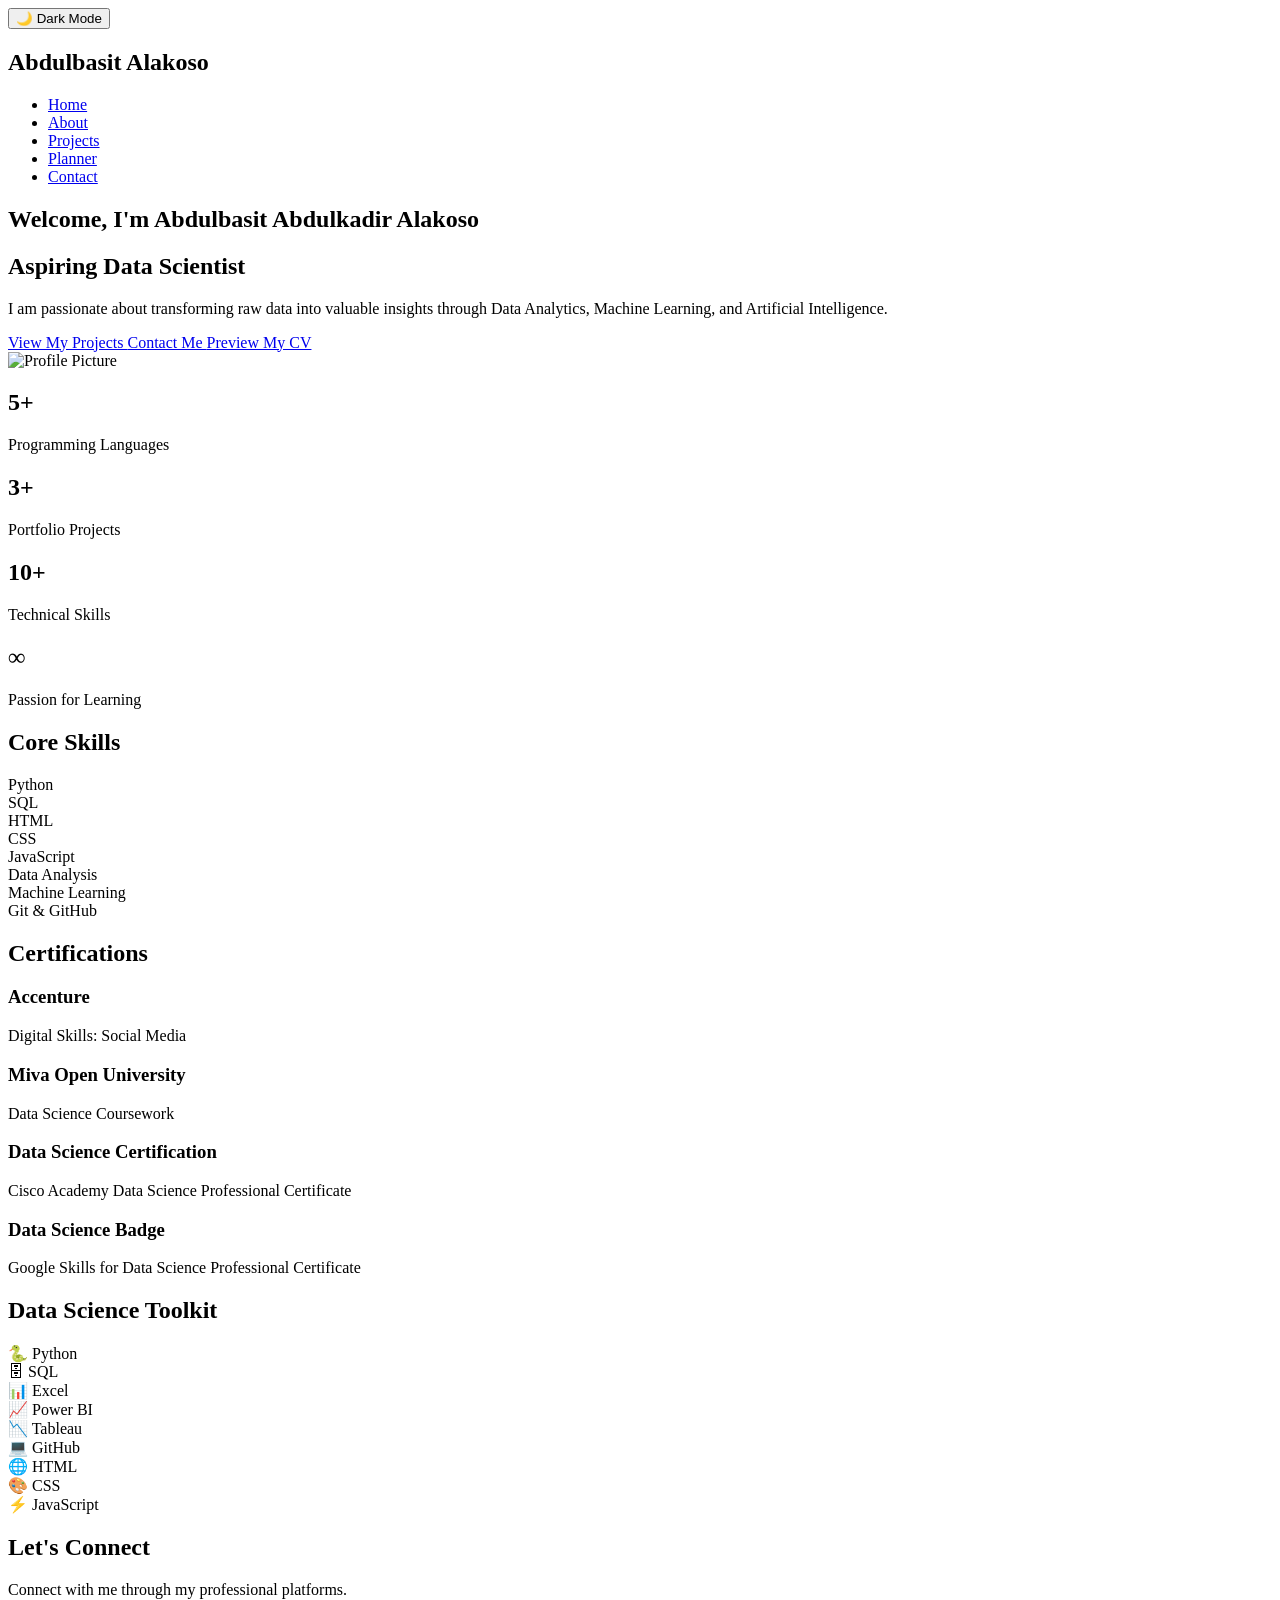
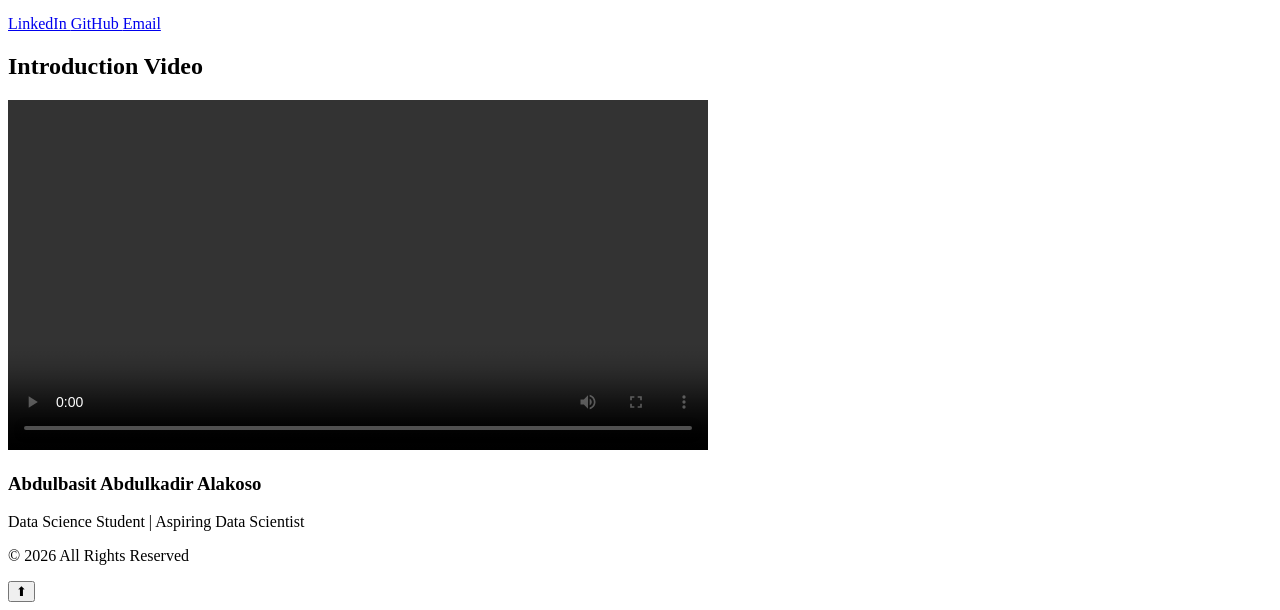
==== index.html @ 10315ec7 "Add files via upload" ====
<!DOCTYPE html>
<html lang="en">

<head>
    <meta charset="UTF-8">
    <meta name="viewport" content="width=device-width, initial-scale=1.0">

    <title>Abdulbasit Abdulkadir Alakoso | Data Science Portfolio</title>

    <link rel="stylesheet" href="css/style.css">
    <link rel="icon" href="images/favicon.png">
</head>

<body>

<header>

<nav class="navbar"> 
    <button id="themeToggle">
    🌙 Dark Mode
</button>

<div class="logo">

<h2>Abdulbasit Alakoso</h2>

</div>

<ul class="nav-links">

<li><a href="index.html">Home</a></li>

<li><a href="about.html">About</a></li>

<li><a href="projects.html">Projects</a></li>

<li><a href="planner.html">Planner</a></li>

<li><a href="contact.html">Contact</a></li>

</ul>

</nav>

</header>

<section class="hero">

<div class="hero-text">

<h1>Welcome, I'm Abdulbasit Abdulkadir Alakoso</h1>

<h2>Aspiring Data Scientist</h2>

<p>

I am passionate about transforming raw data into valuable insights through Data Analytics, Machine Learning, and Artificial Intelligence.

</p>

<a href="projects.html" class="btn">

View My Projects

</a>

<a href="contact.html" class="btn secondary">

Contact Me

</a>
<a href="documents/My resume.pdf" class="btn" preview target="_blank" preview  >
    Preview My CV
</a>

</div>

<div class="hero-image">

<img src="images/Abdulbasit.png" alt="Profile Picture">

</div>


</section>
<section class="stats">

<div class="stat-card">

<h2>5+</h2>

<p>Programming Languages</p>

</div>

<div class="stat-card">

<h2>3+</h2>

<p>Portfolio Projects</p>

</div>

<div class="stat-card">

<h2>10+</h2>

<p>Technical Skills</p>

</div>

<div class="stat-card">

<h2>∞</h2>

<p>Passion for Learning</p>

</div>

</section>

<section class="skills">

<h2>Core Skills</h2>

<div class="cards">

<div class="card">Python</div>

<div class="card">SQL</div>

<div class="card">HTML</div>

<div class="card">CSS</div>

<div class="card">JavaScript</div>

<div class="card">Data Analysis</div>

<div class="card">Machine Learning</div>

<div class="card">Git & GitHub</div>

</div>

</section>

<section class="certifications">

<h2>Certifications</h2>

<div class="cards">

<div class="card">

<h3>Accenture</h3>

<p>Digital Skills: Social Media</p>

</div>

<div class="card">

<h3>Miva Open University</h3>

<p>Data Science Coursework</p>

</div>

<div class="card">

<h3>Data Science Certification</h3>

<p>Cisco Academy Data Science Professional Certificate</p>

</div>
<div class="card">

<h3>Data Science Badge</h3>

<p> Google Skills for Data Science Professional Certificate</p>


</div>

<section class="tools">

<h2>Data Science Toolkit</h2>

<div class="cards">

<div class="card">🐍 Python</div>

<div class="card">🗄 SQL</div>

<div class="card">📊 Excel</div>

<div class="card">📈 Power BI</div>

<div class="card">📉 Tableau</div>

<div class="card">💻 GitHub</div>

<div class="card">🌐 HTML</div>

<div class="card">🎨 CSS</div>

<div class="card">⚡ JavaScript</div>

</div>

</section>


<section class="social">

<h2>Let's Connect</h2>

<p>

Connect with me through my professional platforms.

</p>

<div class="social-links">

<a href="https://www.linkedin.com/in/alakosoabdulbasit/" target="_blank">

LinkedIn

</a>

<a href="https://github.com/captainstark15" target="_blank">

GitHub

</a>

<a href="mailto:a.alakoso7294@miva.edu.ng">

Email

</a>

</div>

</section>
<section class="intro-video">

<h2>Introduction Video</h2>

<video width="700" controls>

<source src="videos/intro 2.mp4" type="video/mp4">

Your browser does not support the video tag.

</video>

</section>

</main>

<footer>

<div class="footer-content">

<h3>Abdulbasit Abdulkadir Alakoso</h3>

<p>

Data Science Student | Aspiring Data Scientist

</p>

<p>

© 2026 All Rights Reserved

</p>

</div>

</footer>

<button id="topBtn">

⬆
</button>

</body>

</html>
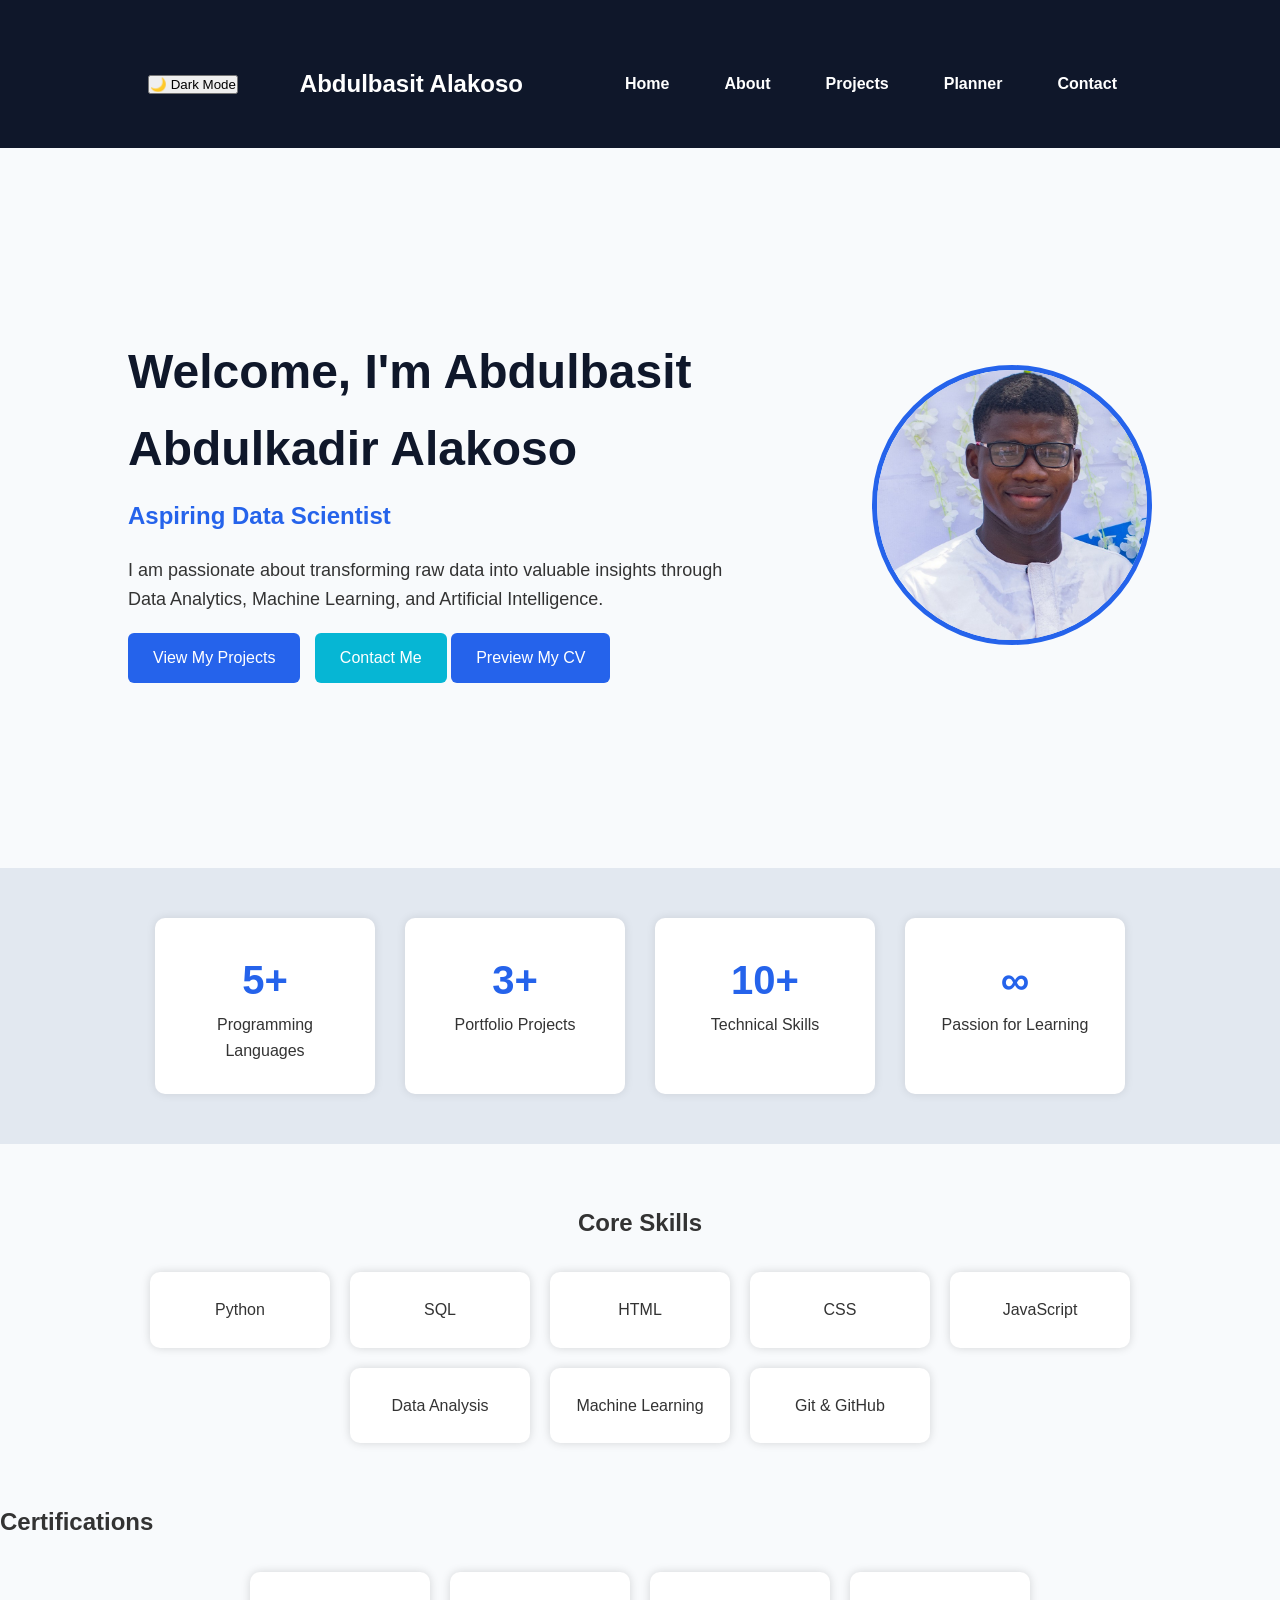
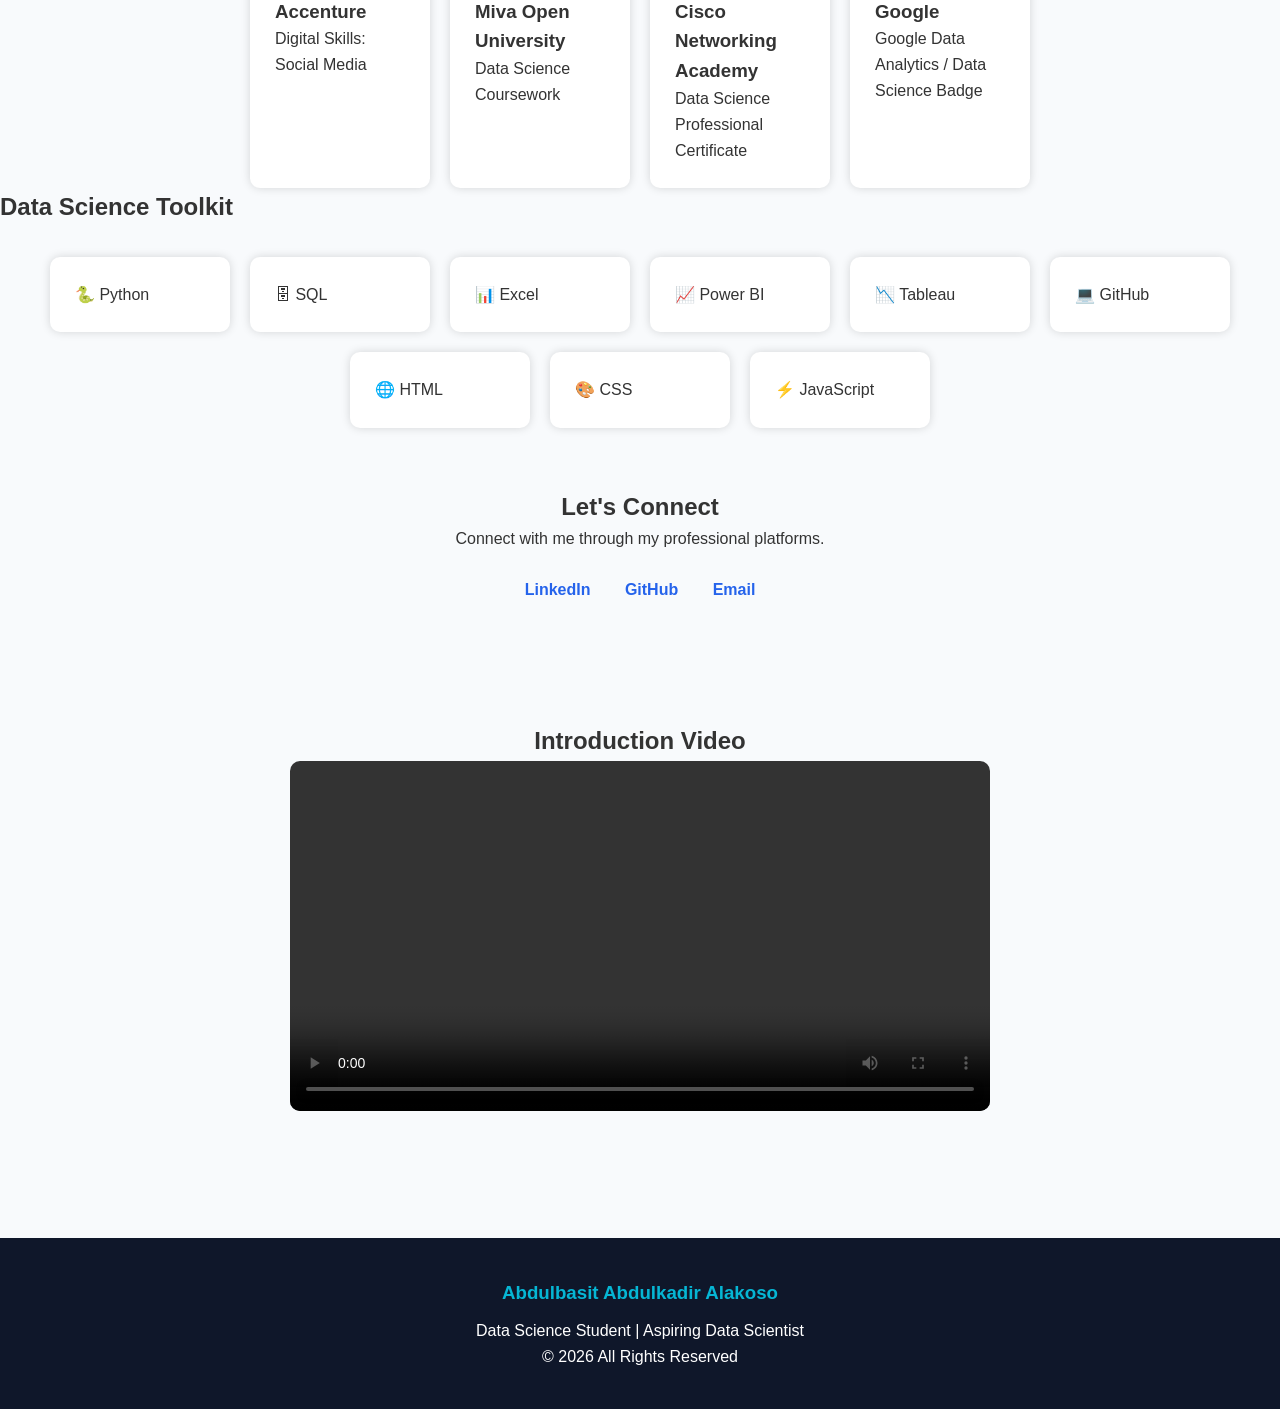
==== commit e2e1cf6c: "Add files via upload" ====
--- a/index.html
+++ b/index.html
@@ -44,6 +44,7 @@
 
 </header>
 
+<main>
 <section class="hero">
 
 <div class="hero-text">
@@ -147,48 +148,40 @@
 
 <section class="certifications">
 
-<h2>Certifications</h2>
+    <h2>Certifications</h2>
+
+    <div class="cards">
+
+        <div class="card">
+            <h3>Accenture</h3>
+            <p>Digital Skills: Social Media</p>
+        </div>
+
+        <div class="card">
+            <h3>Miva Open University</h3>
+            <p>Data Science Coursework</p>
+        </div>
+
+        <div class="card">
+            <h3>Cisco Networking Academy</h3>
+            <p>Data Science Professional Certificate</p>
+        </div>
+
+        <div class="card">
+            <h3>Google</h3>
+            <p>Google Data Analytics / Data Science Badge</p>
+        </div>
+
+    </div>
+
+</section>
+
+<section class="tools">
+
+<h2>Data Science Toolkit</h2>
 
 <div class="cards">
 
-<div class="card">
-
-<h3>Accenture</h3>
-
-<p>Digital Skills: Social Media</p>
-
-</div>
-
-<div class="card">
-
-<h3>Miva Open University</h3>
-
-<p>Data Science Coursework</p>
-
-</div>
-
-<div class="card">
-
-<h3>Data Science Certification</h3>
-
-<p>Cisco Academy Data Science Professional Certificate</p>
-
-</div>
-<div class="card">
-
-<h3>Data Science Badge</h3>
-
-<p> Google Skills for Data Science Professional Certificate</p>
-
-
-</div>
-
-<section class="tools">
-
-<h2>Data Science Toolkit</h2>
-
-<div class="cards">
-
 <div class="card">🐍 Python</div>
 
 <div class="card">🗄 SQL</div>
@@ -245,6 +238,7 @@
 </div>
 
 </section>
+
 <section class="intro-video">
 
 <h2>Introduction Video</h2>
@@ -258,7 +252,6 @@
 </video>
 
 </section>
-
 </main>
 
 <footer>
@@ -287,6 +280,7 @@
 
 ⬆
 </button>
+<script src="js/script.js"></script>
 
 </body>
 
--- a/css/style.css
+++ b/css/style.css
@@ -0,0 +1,868 @@
+/* Reset */
+*{
+    margin:0;
+    padding:0;
+    box-sizing:border-box;
+}
+
+body{
+    font-family:Arial, Helvetica, sans-serif;
+    background:#F8FAFC;
+    color:#333;
+    line-height:1.6;
+}
+
+/* Header */
+
+header{
+    background:#0F172A;
+    color:white;
+    text-align:center;
+    padding:25px;
+}
+
+header h1{
+    margin-bottom:10px;
+}
+
+nav{
+    margin-top:20px;
+}
+
+nav a{
+    color:white;
+    text-decoration:none;
+    margin:0 15px;
+    font-weight:bold;
+}
+
+nav a:hover{
+    color:#06B6D4;
+}
+
+/* Hero */
+
+.hero{
+    display:flex;
+    justify-content:center;
+    align-items:center;
+    gap:50px;
+    padding:60px 10%;
+    flex-wrap:wrap;
+}
+
+.hero-image img{
+    width:280px;
+    border-radius:50%;
+    border:5px solid #2563EB;
+}
+
+.hero-text{
+    max-width:600px;
+}
+
+.hero-text h2{
+    color:#2563EB;
+    margin-bottom:20px;
+}
+
+.btn{
+
+display:inline-block;
+
+padding:12px 25px;
+
+background:#2563EB;
+
+color:white;
+
+border-radius:6px;
+
+text-decoration:none;
+
+transition:.3s;
+
+}
+
+.btn:hover{
+
+background:#0F172A;
+
+transform:translateY(-3px);
+
+box-shadow:0 8px 15px rgba(0,0,0,.2);
+
+}
+
+/* Sections */
+
+.overview,
+.skills{
+    padding:60px 10%;
+    text-align:center;
+}
+
+.cards{
+    display:flex;
+    justify-content:center;
+    flex-wrap:wrap;
+    gap:20px;
+    margin-top:30px;
+}
+
+.card{
+    background:white;
+    width:180px;
+    padding:25px;
+    border-radius:10px;
+    box-shadow:0 0 10px rgba(0,0,0,.15);
+    transition:.3s;
+}
+
+.card:hover{
+    transform:translateY(-8px);
+}
+
+footer{
+    background:#0F172A;
+    color:white;
+    text-align:center;
+    padding:20px;
+    margin-top:50px;
+}
+
+/* Responsive */
+
+@media(max-width:768px){
+
+.hero{
+    flex-direction:column;
+    text-align:center;
+}
+
+nav a{
+    display:block;
+    margin:10px;
+}
+
+.hero-image img{
+    width:220px;
+}
+
+}
+
+/* ABOUT PAGE */
+
+.page-title{
+
+text-align:center;
+
+padding:50px 20px;
+
+}
+
+.page-title h2{
+
+color:#2563EB;
+
+margin-bottom:10px;
+
+}
+
+.about-container{
+
+display:flex;
+
+gap:30px;
+
+justify-content:center;
+
+flex-wrap:wrap;
+
+padding:20px 10%;
+
+}
+
+.about-card{
+
+background:white;
+
+padding:30px;
+
+width:450px;
+
+border-radius:10px;
+
+box-shadow:0 0 10px rgba(0,0,0,.15);
+
+transition:.3s;
+
+}
+
+.about-card:hover{
+
+transform:translateY(-8px);
+
+}
+
+.about-card h2{
+
+color:#2563EB;
+
+margin-bottom:15px;
+
+}
+
+.about-card ul{
+
+padding-left:20px;
+
+}
+
+.about-card li{
+
+margin-bottom:10px;
+
+}
+
+.education-table{
+
+padding:50px 10%;
+
+text-align:center;
+
+}
+
+table{
+
+width:100%;
+
+border-collapse:collapse;
+
+margin-top:20px;
+
+}
+
+table, th, td{
+
+border:1px solid #ccc;
+
+}
+
+th{
+
+background:#2563EB;
+
+color:white;
+
+padding:15px;
+
+}
+
+td{
+padding:15px;
+background:white;
+}
+
+/* PROJECT PAGE */
+
+.projects-container{
+
+display:flex;
+
+justify-content:center;
+
+gap:30px;
+
+flex-wrap:wrap;
+
+padding:50px 10%;
+
+}
+
+.project-card{
+
+background:white;
+
+width:350px;
+
+border-radius:12px;
+
+overflow:hidden;
+
+box-shadow:0 0 15px rgba(0,0,0,.15);
+
+transition:.3s;
+
+}
+
+.project-card:hover{
+
+transform:translateY(-10px);
+
+}
+
+.project-card img{
+
+width:100%;
+
+height:220px;
+
+object-fit:cover;
+
+}
+
+.project-card h3{
+
+padding:20px 20px 10px;
+
+color:#2563EB;
+
+}
+
+.project-card p{
+
+padding:0 20px 20px;
+
+}
+
+.project-card .btn{
+
+margin:0 20px 20px;
+
+display:inline-block;
+
+}
+
+/* ==========================
+   ACADEMIC PLANNER
+========================== */
+
+.planner{
+
+max-width:700px;
+
+margin:40px auto;
+
+padding:20px;
+
+}
+
+.planner input{
+
+width:70%;
+
+padding:12px;
+
+font-size:16px;
+
+border:1px solid #ccc;
+
+border-radius:5px;
+
+}
+
+.planner button{
+
+padding:12px 18px;
+
+background:#2563EB;
+
+color:white;
+
+border:none;
+
+border-radius:5px;
+
+cursor:pointer;
+
+margin-left:10px;
+
+}
+
+.planner button:hover{
+
+background:#0F172A;
+
+}
+
+#taskList{
+
+list-style:none;
+
+margin-top:30px;
+
+padding:0;
+
+}
+
+#taskList li{
+
+display:flex;
+
+justify-content:space-between;
+
+align-items:center;
+
+padding:15px;
+
+margin-bottom:15px;
+
+background:white;
+
+border-radius:8px;
+
+box-shadow:0 0 10px rgba(0,0,0,.15);
+
+}
+
+.completed{
+
+text-decoration:line-through;
+
+color:gray;
+
+}
+#taskList button{
+margin-left:10px;
+}
+
+
+/* ==========================
+   CONTACT PAGE
+========================== */
+
+.contact-section{
+
+max-width:700px;
+
+margin:40px auto;
+
+padding:30px;
+
+background:white;
+
+border-radius:10px;
+
+box-shadow:0 0 10px rgba(0,0,0,.15);
+
+}
+
+.contact-section label{
+
+display:block;
+
+margin-top:20px;
+
+font-weight:bold;
+
+}
+
+.contact-section input,
+
+.contact-section textarea{
+
+width:100%;
+
+padding:12px;
+
+margin-top:8px;
+
+border:1px solid #ccc;
+
+border-radius:5px;
+
+font-size:16px;
+
+}
+
+.contact-section button{
+
+margin-top:25px;
+
+background:#2563EB;
+
+color:white;
+
+padding:14px 20px;
+
+border:none;
+
+border-radius:5px;
+
+cursor:pointer;
+
+font-size:16px;
+
+}
+
+.contact-section button:hover{
+background:#0F172A;
+}
+
+/* ========= NAVBAR ========= */
+
+.navbar{
+
+display:flex;
+
+justify-content:space-between;
+
+align-items:center;
+
+padding:20px 10%;
+
+background:#0F172A;
+
+position:sticky;
+
+top:0;
+
+z-index:1000;
+
+}
+
+.logo h2{
+
+color:white;
+
+}
+
+.nav-links{
+
+display:flex;
+
+list-style:none;
+
+}
+
+.nav-links li{
+
+margin-left:25px;
+
+}
+
+.nav-links a{
+
+color:white;
+
+text-decoration:none;
+
+font-weight:bold;
+
+transition:.3s;
+
+}
+
+.nav-links a:hover{
+
+color:#06B6D4;
+
+}
+
+/* ========= HERO ========= */
+
+.hero{
+
+min-height:80vh;
+
+display:flex;
+
+justify-content:space-between;
+
+align-items:center;
+
+padding:60px 10%;
+
+}
+
+.hero h1{
+
+font-size:48px;
+
+color:#0F172A;
+
+}
+
+.hero h2{
+
+margin-top:10px;
+
+color:#2563EB;
+
+}
+
+.hero p{
+
+margin:20px 0;
+
+font-size:18px;
+
+}
+
+.secondary{
+
+background:#06B6D4;
+
+margin-left:10px;
+
+}
+
+/* ========= STATS ========= */
+
+.stats{
+
+display:flex;
+
+justify-content:center;
+
+gap:30px;
+
+flex-wrap:wrap;
+
+padding:50px;
+
+background:#E2E8F0;
+
+}
+
+.stat-card{
+
+background:white;
+
+padding:30px;
+
+width:220px;
+
+text-align:center;
+
+border-radius:10px;
+
+box-shadow:0 0 10px rgba(0,0,0,.1);
+
+}
+
+.stat-card h2{
+
+font-size:40px;
+
+color:#2563EB;
+
+}
+
+/* ========= SOCIAL ========= */
+
+.social{
+
+text-align:center;
+
+padding:60px 20px;
+
+}
+
+.social-links{
+
+margin-top:25px;
+
+}
+
+.social-links a{
+
+margin:15px;
+
+text-decoration:none;
+
+font-weight:bold;
+
+color:#2563EB;
+
+}
+
+.social-links a:hover{
+
+color:#0F172A;
+
+}
+
+@media(max-width:768px){
+
+.navbar{
+
+flex-direction:column;
+
+}
+
+.nav-links{
+
+flex-direction:column;
+
+margin-top:20px;
+
+}
+
+.nav-links li{
+
+margin:10px 0;
+
+}
+
+.hero{
+
+flex-direction:column-reverse;
+
+text-align:center;
+
+}
+
+.hero h1{
+
+font-size:35px;
+
+}
+
+.stats{
+
+flex-direction:column;
+
+align-items:center;
+
+}
+
+}
+
+html{
+
+scroll-behavior:smooth;
+
+}
+
+@keyframes fadeIn{
+
+from{
+
+opacity:0;
+
+transform:translateY(30px);
+
+}
+
+to{
+
+opacity:1;
+
+transform:translateY(0);
+
+}
+
+}
+
+section{
+
+animation:fadeIn .8s ease-in;
+
+}
+
+footer{
+
+background:#0F172A;
+
+color:white;
+
+padding:40px;
+
+text-align:center;
+
+margin-top:60px;
+
+}
+
+.footer-content h3{
+
+margin-bottom:10px;
+
+color:#06B6D4;
+
+}
+
+.intro-video{
+
+text-align:center;
+
+padding:60px 20px;
+
+}
+
+.intro-video video{
+
+max-width:100%;
+
+border-radius:10px;
+
+}
+
+.dark-mode{
+
+background:#111827;
+
+color:white;
+
+}
+
+.dark-mode{
+
+background:#111827;
+
+color:white;
+
+}
+
+.dark-mode .card{
+
+background:#1F2937;
+
+color:white;
+
+}
+
+.dark-mode header{
+
+background:black;
+
+}
+
+.dark-mode footer{
+
+background:black;
+
+}
+
+
+#topBtn{
+
+position:fixed;
+
+bottom:20px;
+
+right:20px;
+
+padding:15px;
+
+background:#2563EB;
+
+color:white;
+
+border:none;
+
+border-radius:50%;
+
+cursor:pointer;
+
+display:none;
+
+}
+
+#topBtn:hover{
+
+background:#0F172A;
+
+}
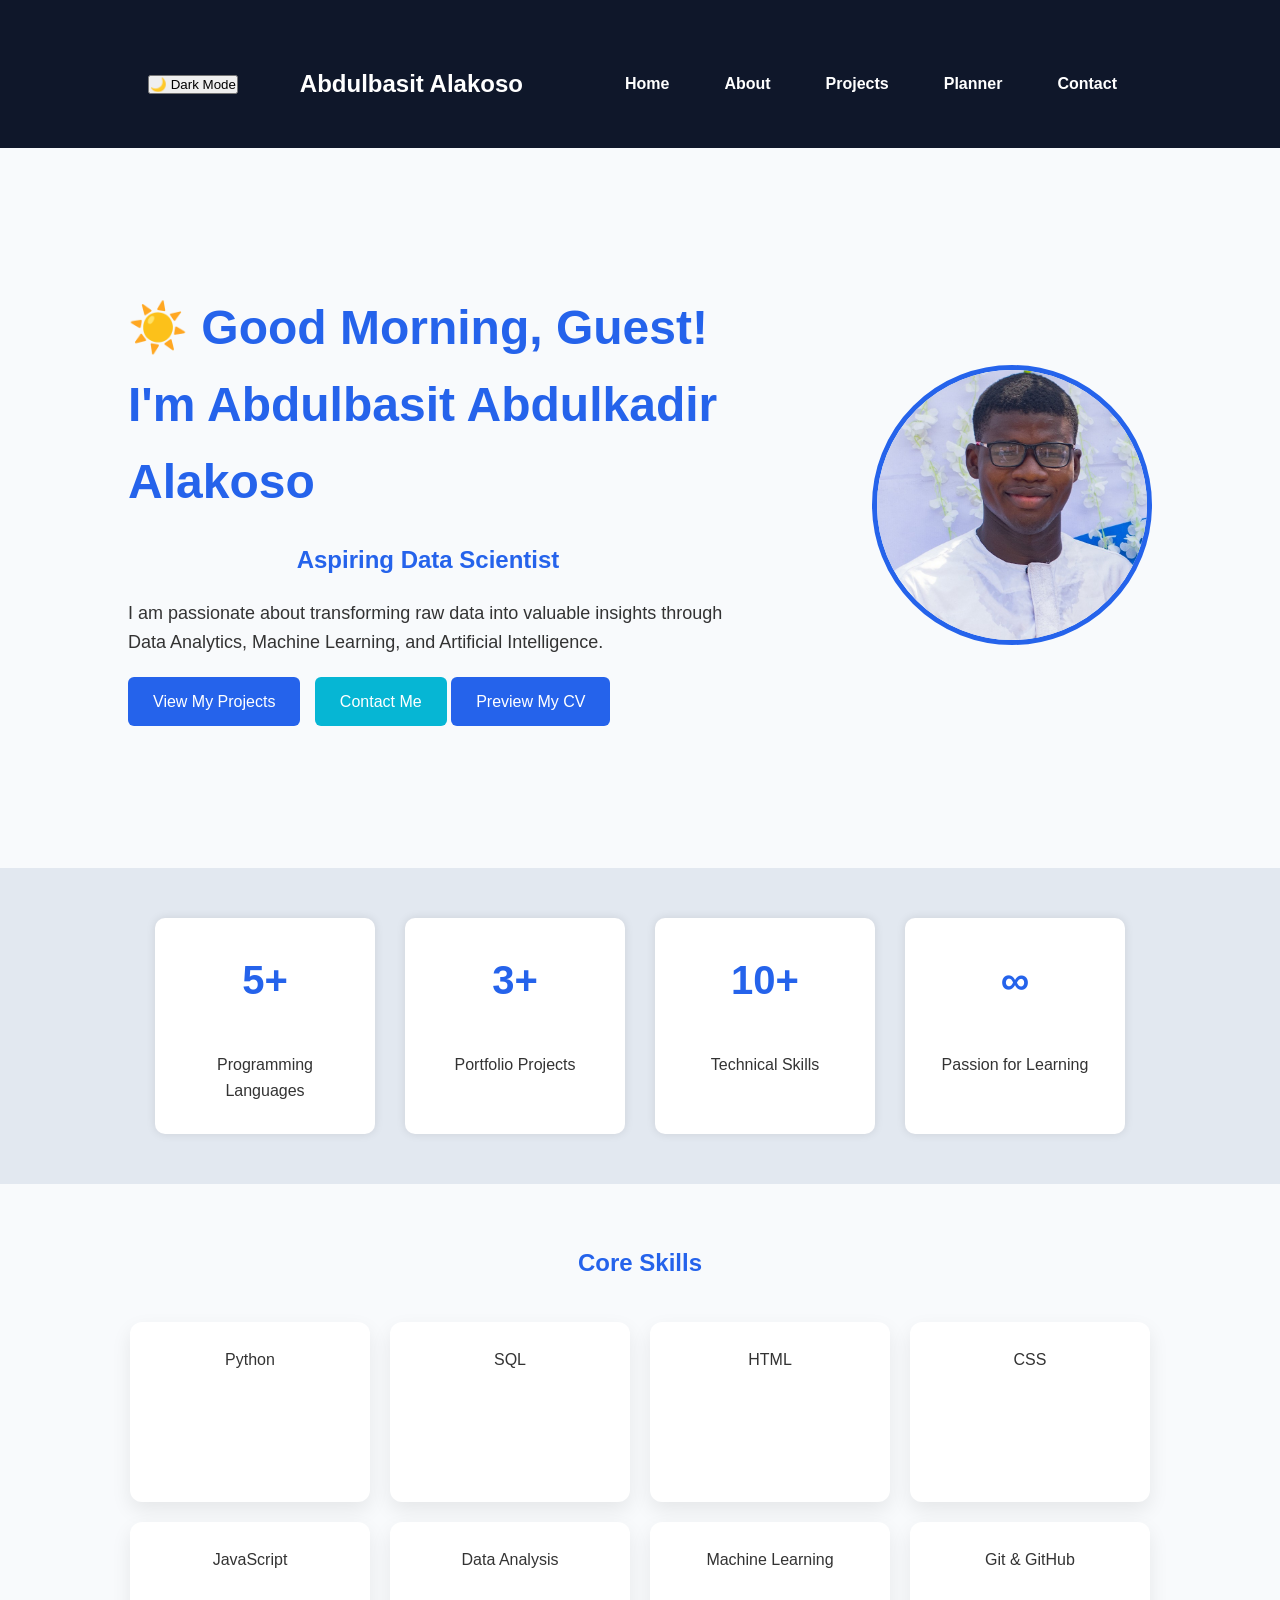
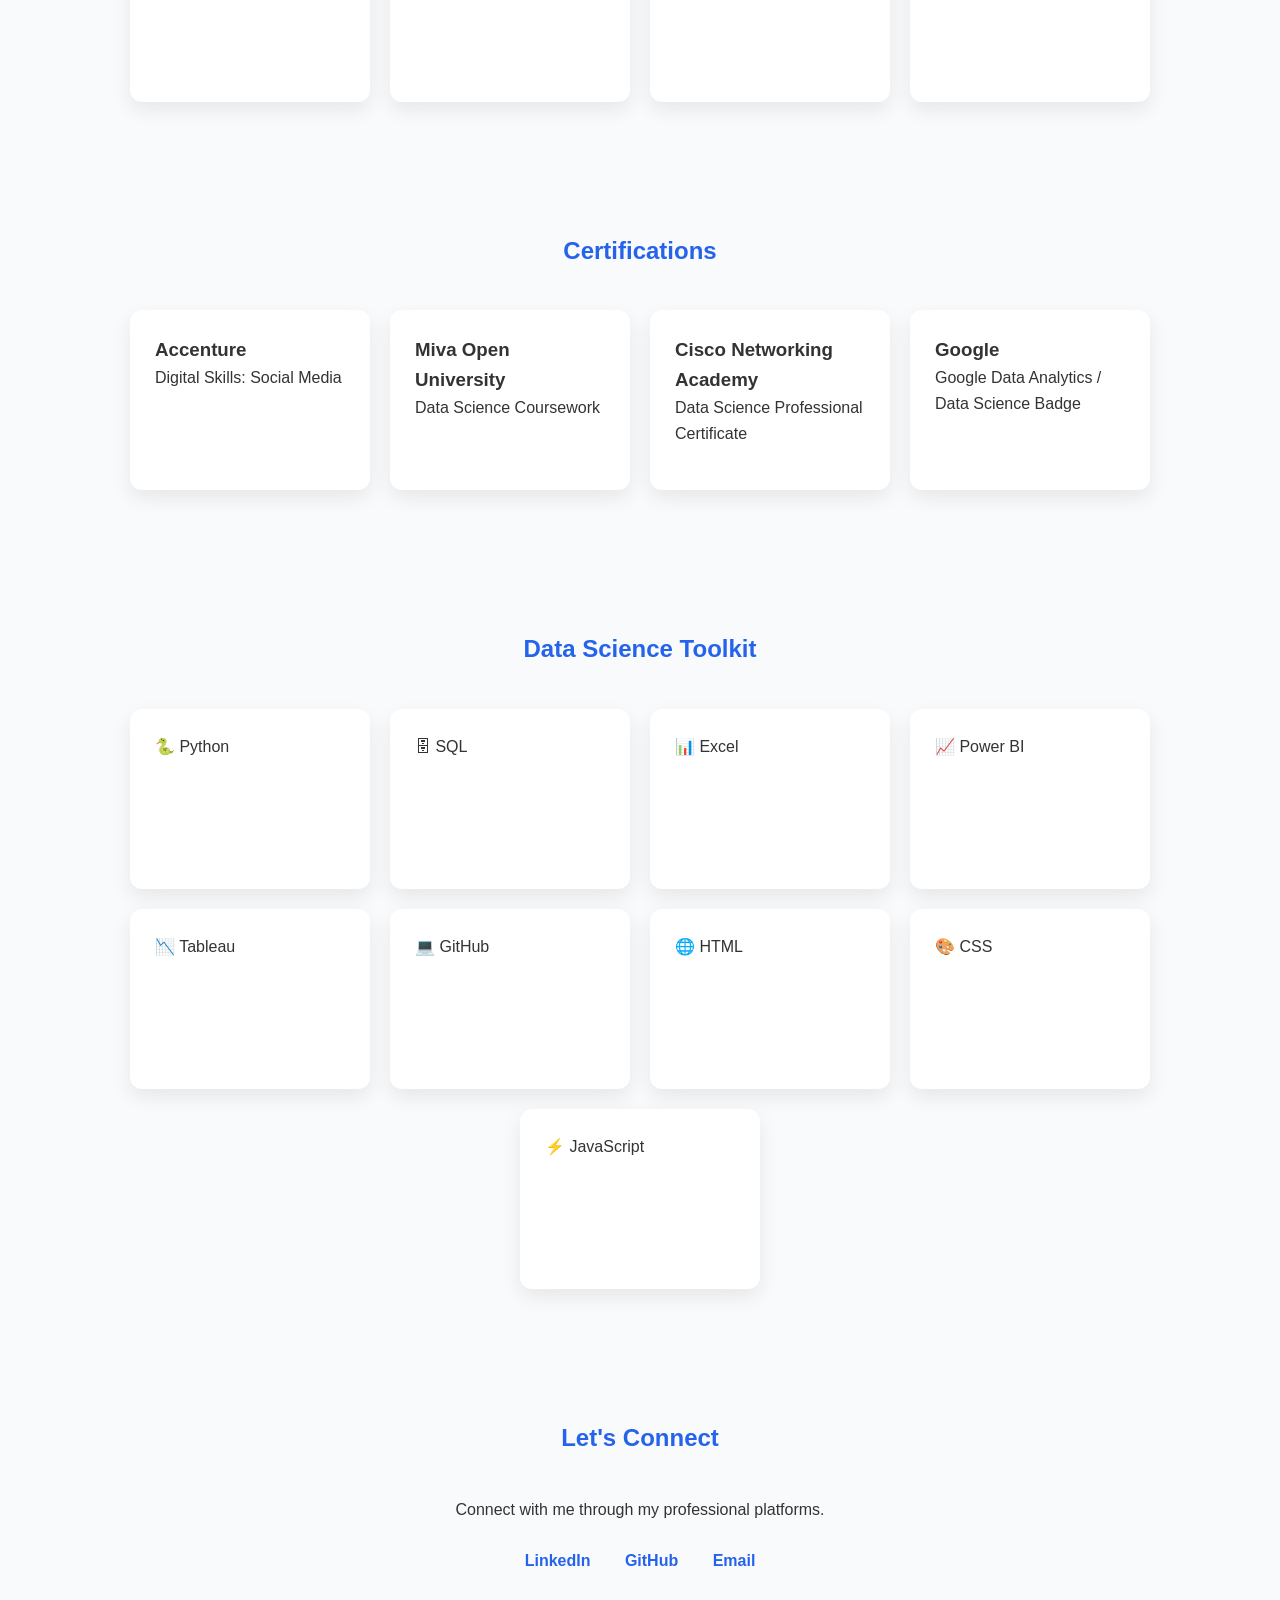
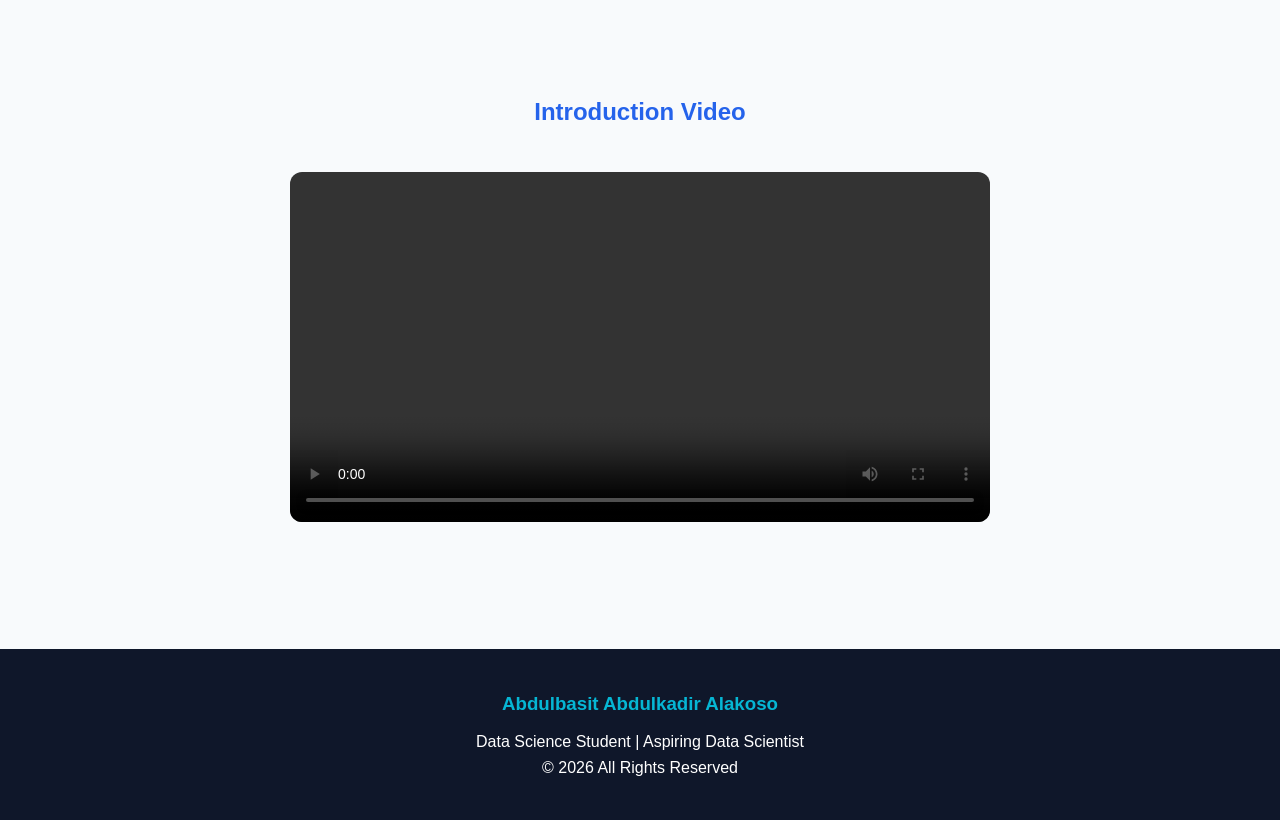
==== commit 3330ef1f: "Add files via upload" ====
--- a/index.html
+++ b/index.html
@@ -49,7 +49,7 @@
 
 <div class="hero-text">
 
-<h1>Welcome, I'm Abdulbasit Abdulkadir Alakoso</h1>
+<h1 id="greeting">Good Morning, I'm Abdulbasit Abdulkadir Alakoso</h1>
 
 <h2>Aspiring Data Scientist</h2>
 
--- a/css/style.css
+++ b/css/style.css
@@ -112,23 +112,34 @@
 
 .card{
     background:white;
-    width:180px;
+    width:240px;
+    min-height:180px;
     padding:25px;
-    border-radius:10px;
-    box-shadow:0 0 10px rgba(0,0,0,.15);
+    border-radius:12px;
+    box-shadow:0 8px 20px rgba(0,0,0,.08);
     transition:.3s;
 }
 
 .card:hover{
     transform:translateY(-8px);
 }
+
 
 footer{
     background:#0F172A;
     color:white;
     text-align:center;
-    padding:20px;
-    margin-top:50px;
+    padding:50px 20px;
+}
+
+.footer-content{
+    max-width:900px;
+    margin:auto;
+}
+
+.footer-content h3{
+    color:#06B6D4;
+    margin-bottom:15px;
 }
 
 /* Responsive */
@@ -792,12 +803,15 @@
 
 }
 
+.intro-video{
+    text-align:center;
+    padding:60px 20px;
+}
+
 .intro-video video{
-
-max-width:100%;
-
-border-radius:10px;
-
+    width:100%;
+    max-width:700px;
+    border-radius:12px;
 }
 
 .dark-mode{
@@ -865,4 +879,67 @@
 
 background:#0F172A;
 
+}
+
+section{
+    padding:70px 10%;
+}
+
+section h2{
+    text-align:center;
+    color:#2563EB;
+    margin-bottom:40px;
+}
+
+@media (max-width:768px){
+
+.hero{
+    flex-direction:column-reverse;
+    text-align:center;
+}
+
+.cards{
+    flex-direction:column;
+    align-items:center;
+}
+
+.card{
+    width:90%;
+}
+
+.navbar{
+    flex-direction:column;
+}
+
+.nav-links{
+    flex-direction:column;
+    align-items:center;
+}
+
+.nav-links li{
+    margin:10px 0;
+}
+
+.hero h1{
+    font-size:2rem;
+}
+
+.hero-image img{
+    width:220px;
+}
+
+.btn{
+    display:block;
+    margin:15px auto;
+    width:220px;
+    text-align:center;
+}
+
+}
+
+#greeting{
+    color:#2563EB;
+    font-size:3rem;
+    margin-bottom:20px;
+    animation:fadeIn 1s ease-in-out;
 }
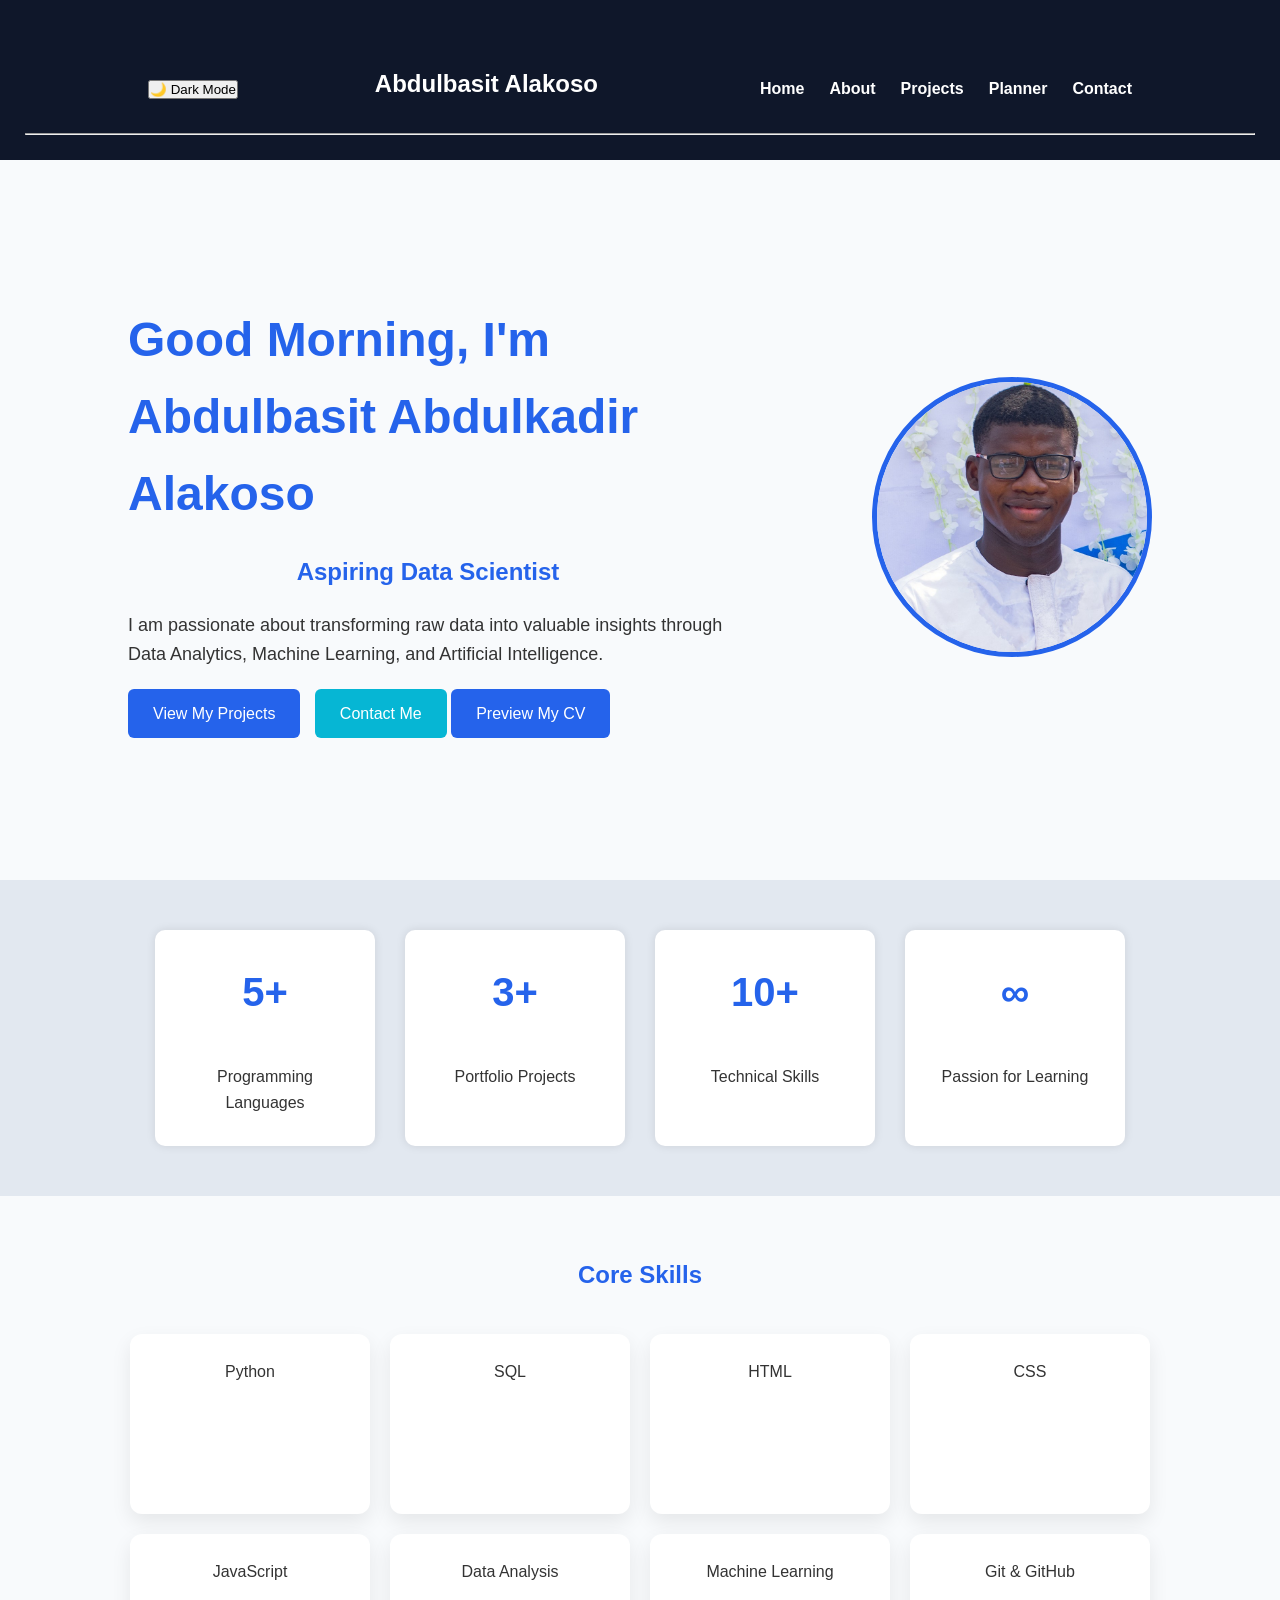
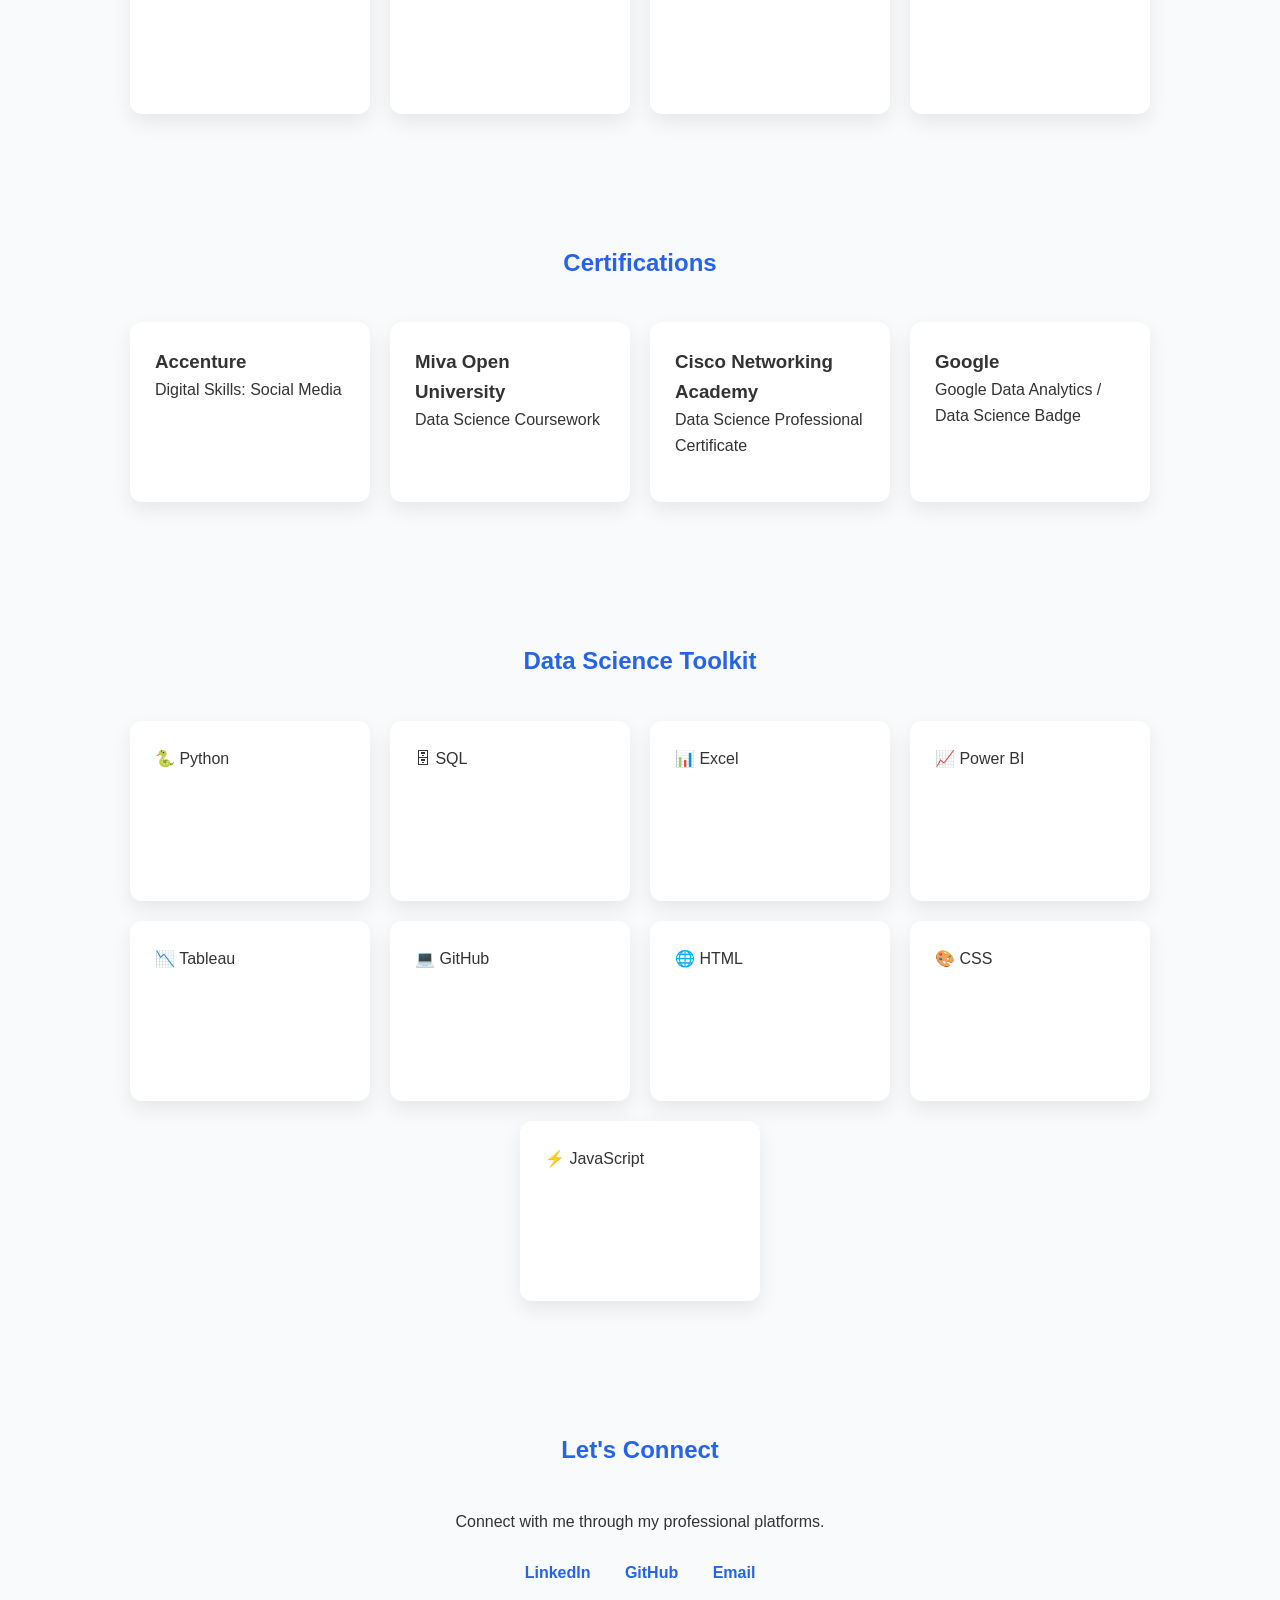
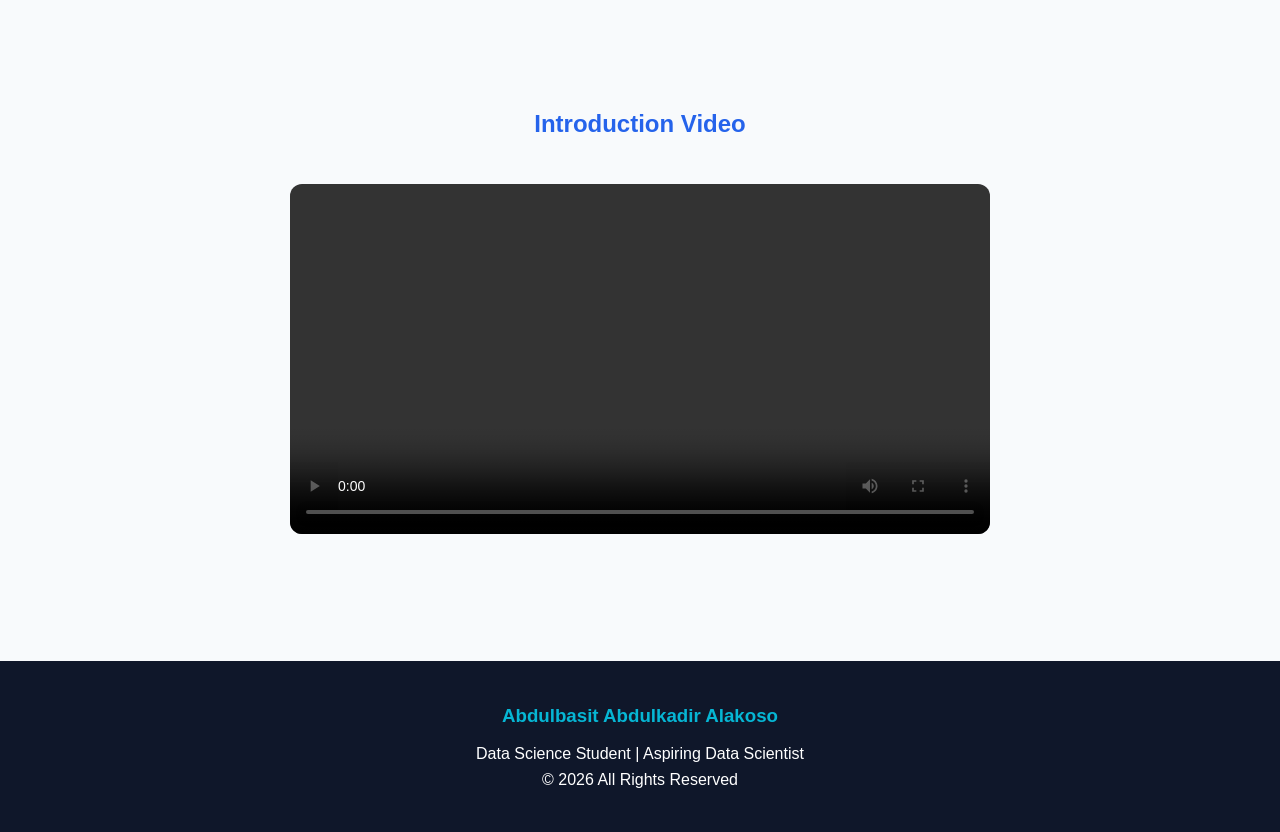
==== commit 343e77b6: "Add files via upload" ====
--- a/index.html
+++ b/index.html
@@ -22,7 +22,7 @@
 
 <div class="logo">
 
-<h2>Abdulbasit Alakoso</h2>
+<h1>Abdulbasit Alakoso</h1>
 
 </div>
 
@@ -41,6 +41,7 @@
 </ul>
 
 </nav>
+<hr/> 
 
 </header>
 
--- a/css/style.css
+++ b/css/style.css
@@ -32,13 +32,13 @@
 nav a{
     color:white;
     text-decoration:none;
-    margin:0 15px;
     font-weight:bold;
 }
 
 nav a:hover{
     color:#06B6D4;
 }
+
 
 /* Hero */
 
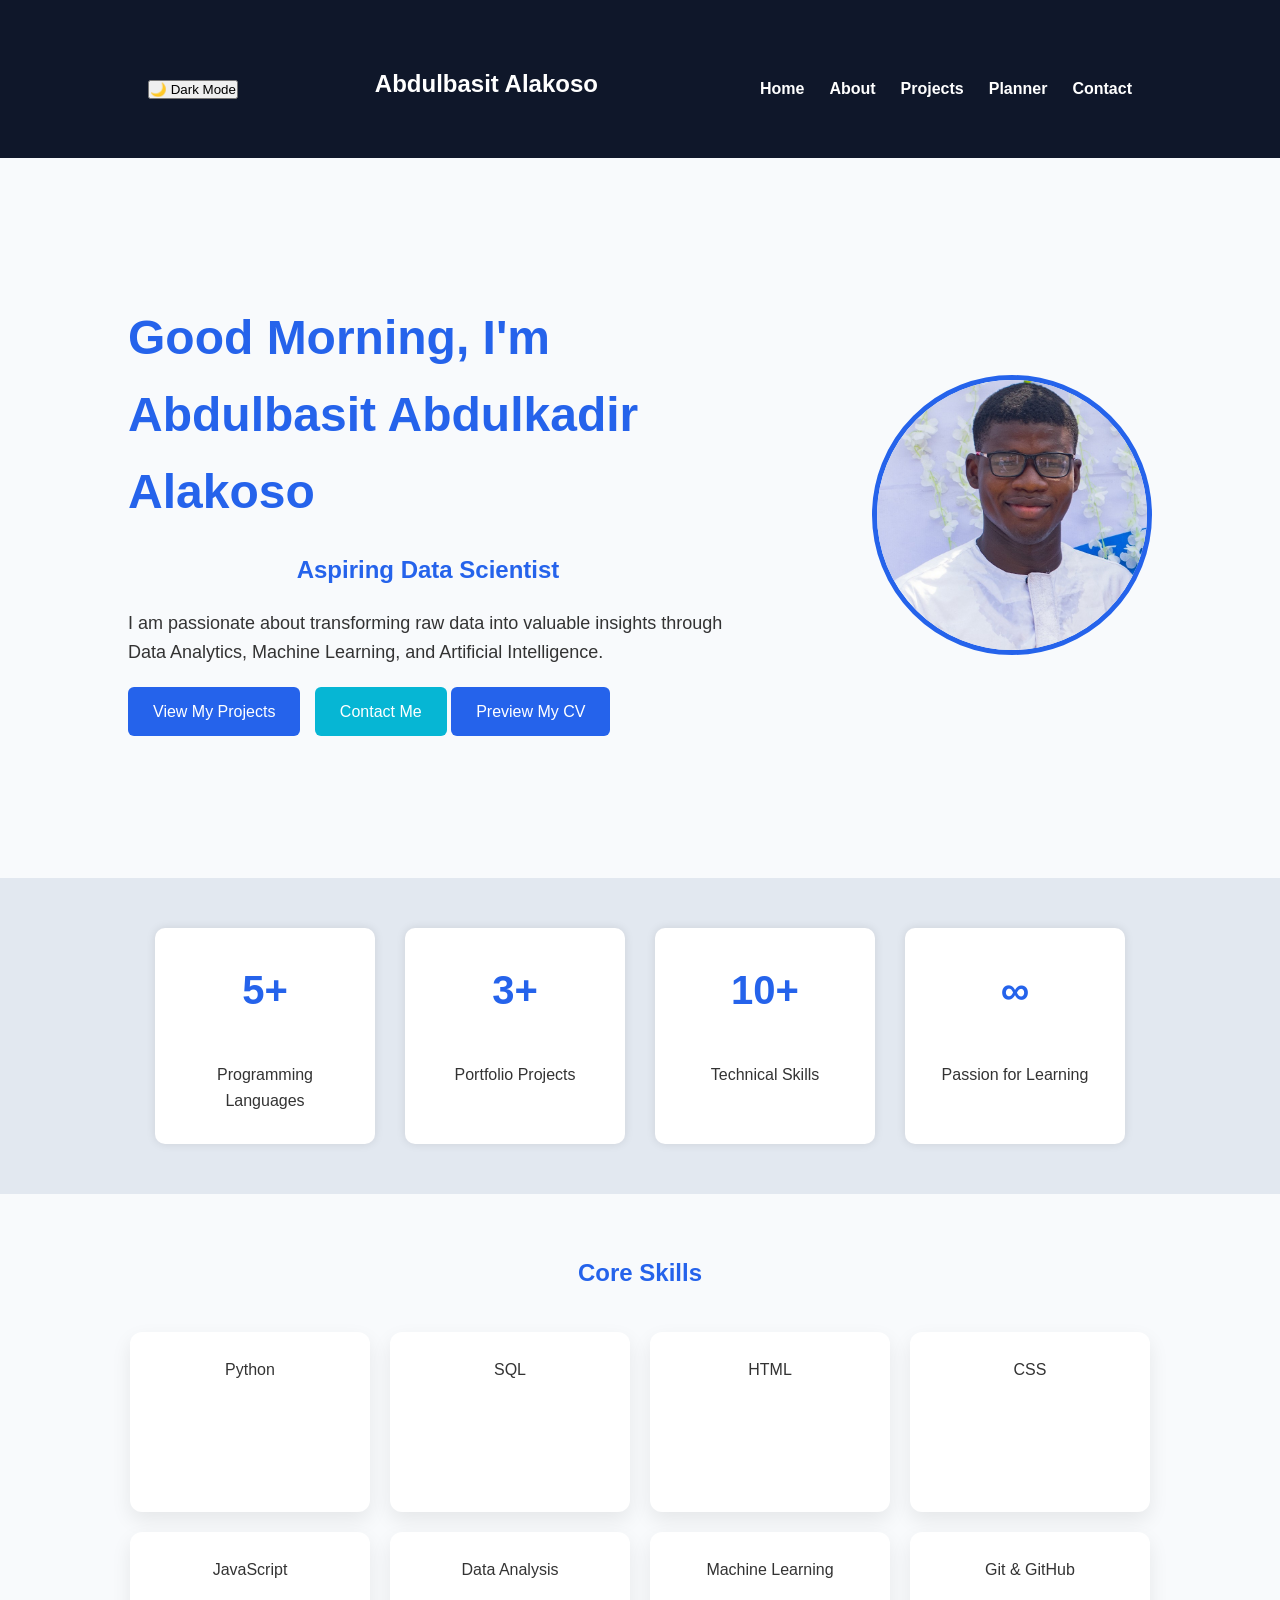
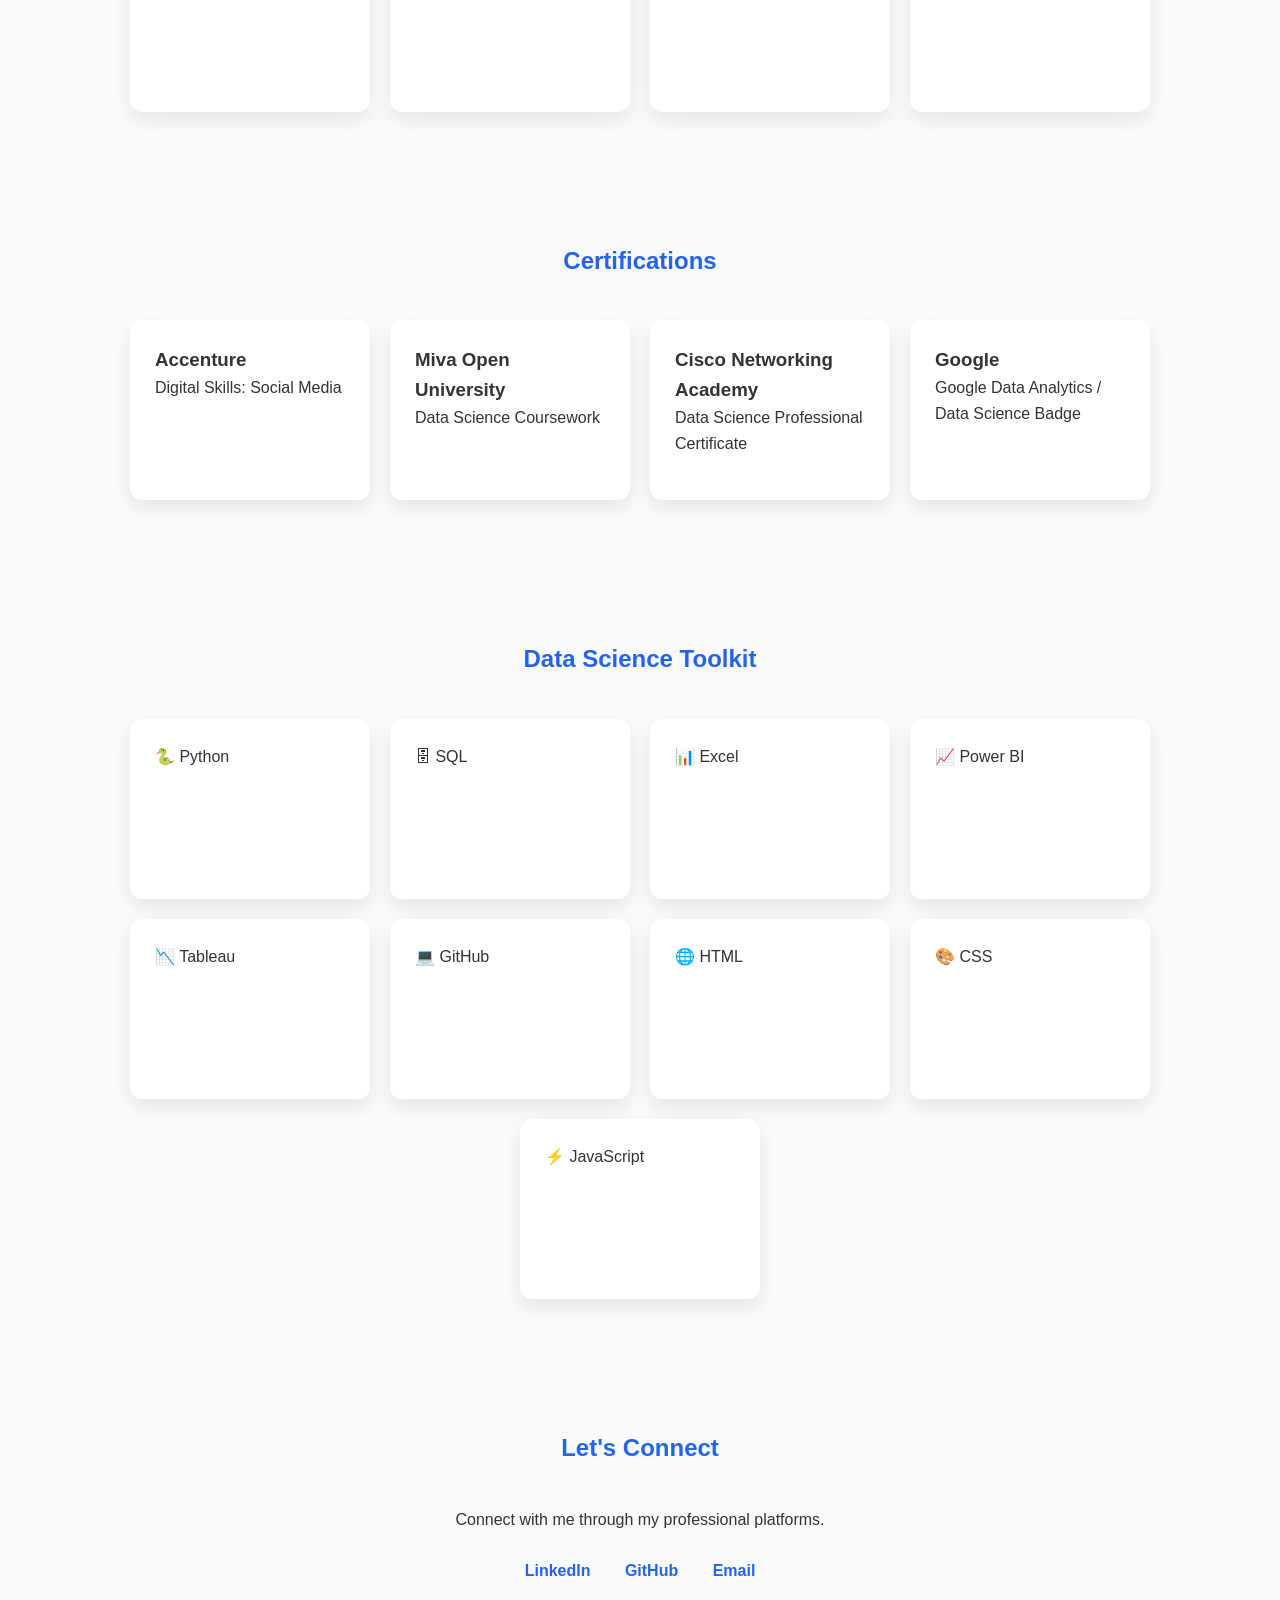
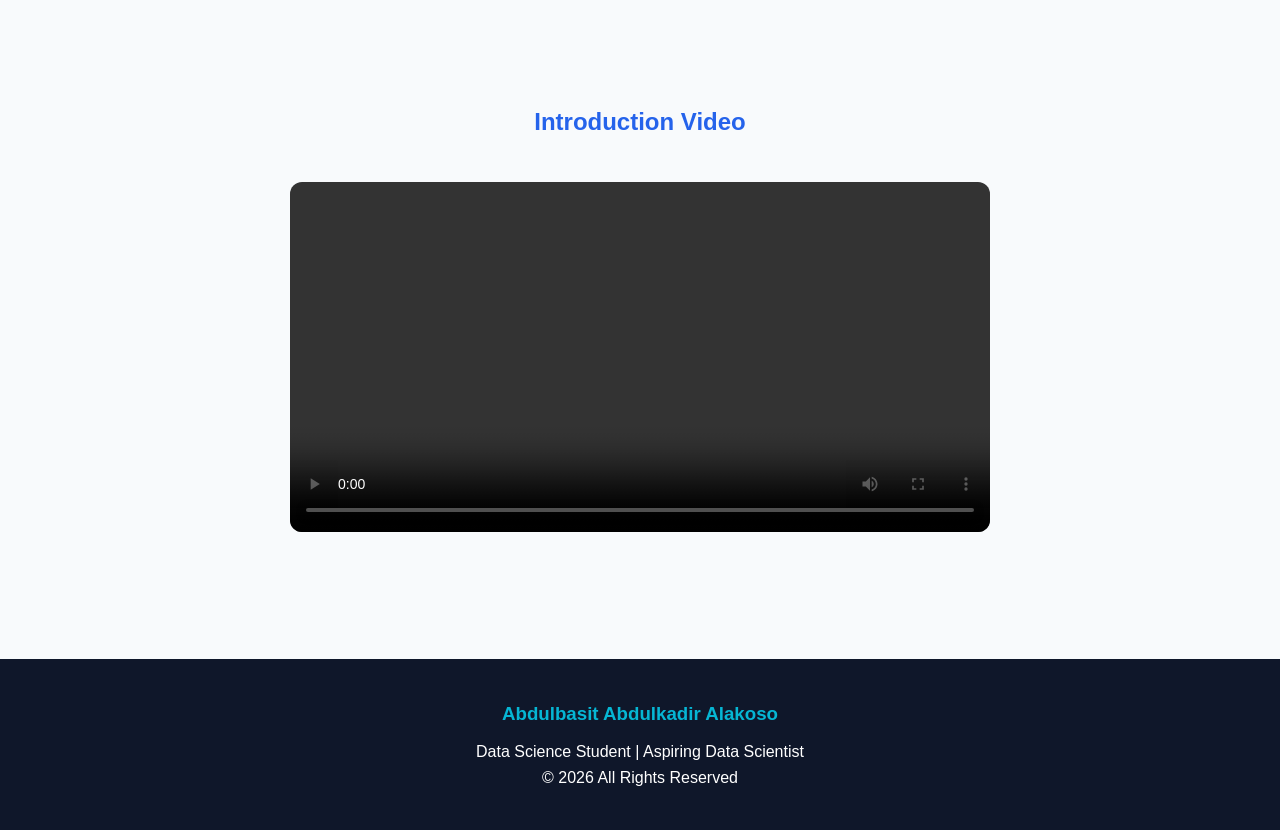
==== commit 45283474: "Add files via upload" ====
--- a/index.html
+++ b/index.html
@@ -41,7 +41,6 @@
 </ul>
 
 </nav>
-<hr/> 
 
 </header>
 
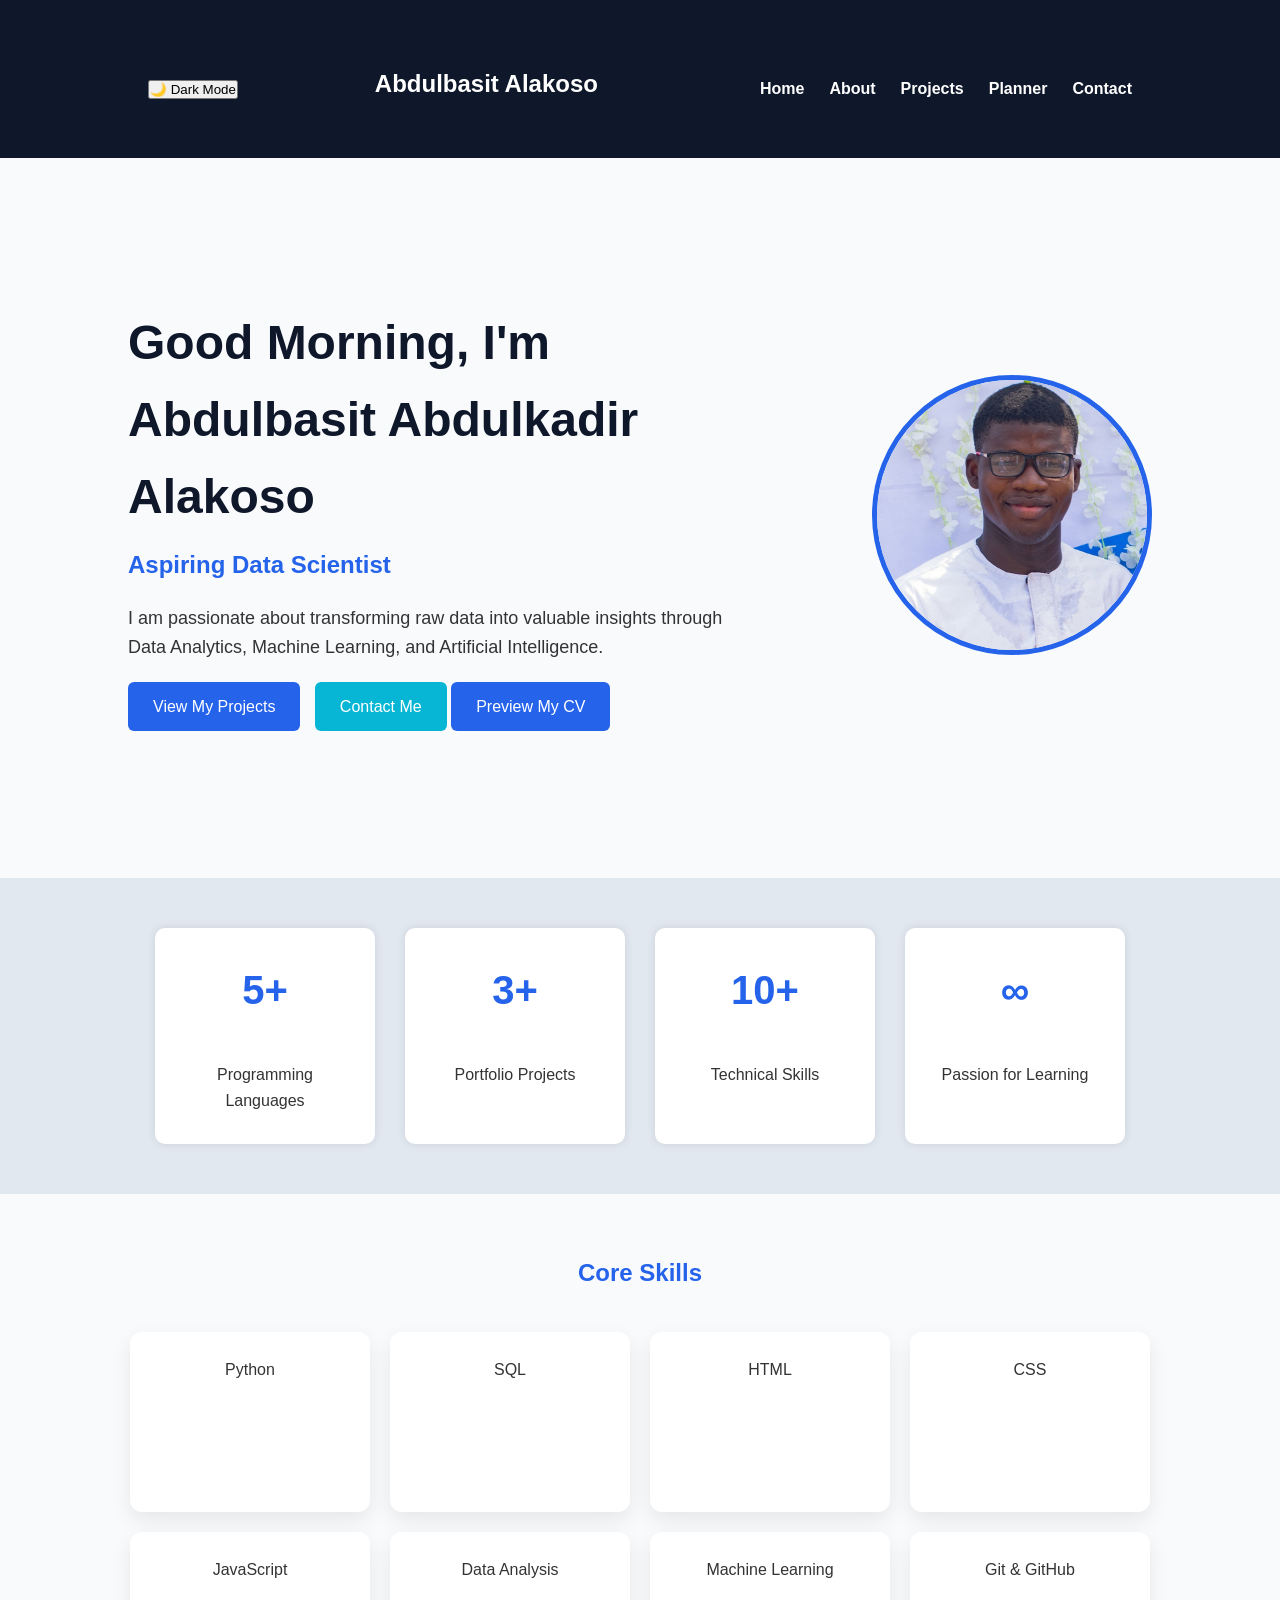
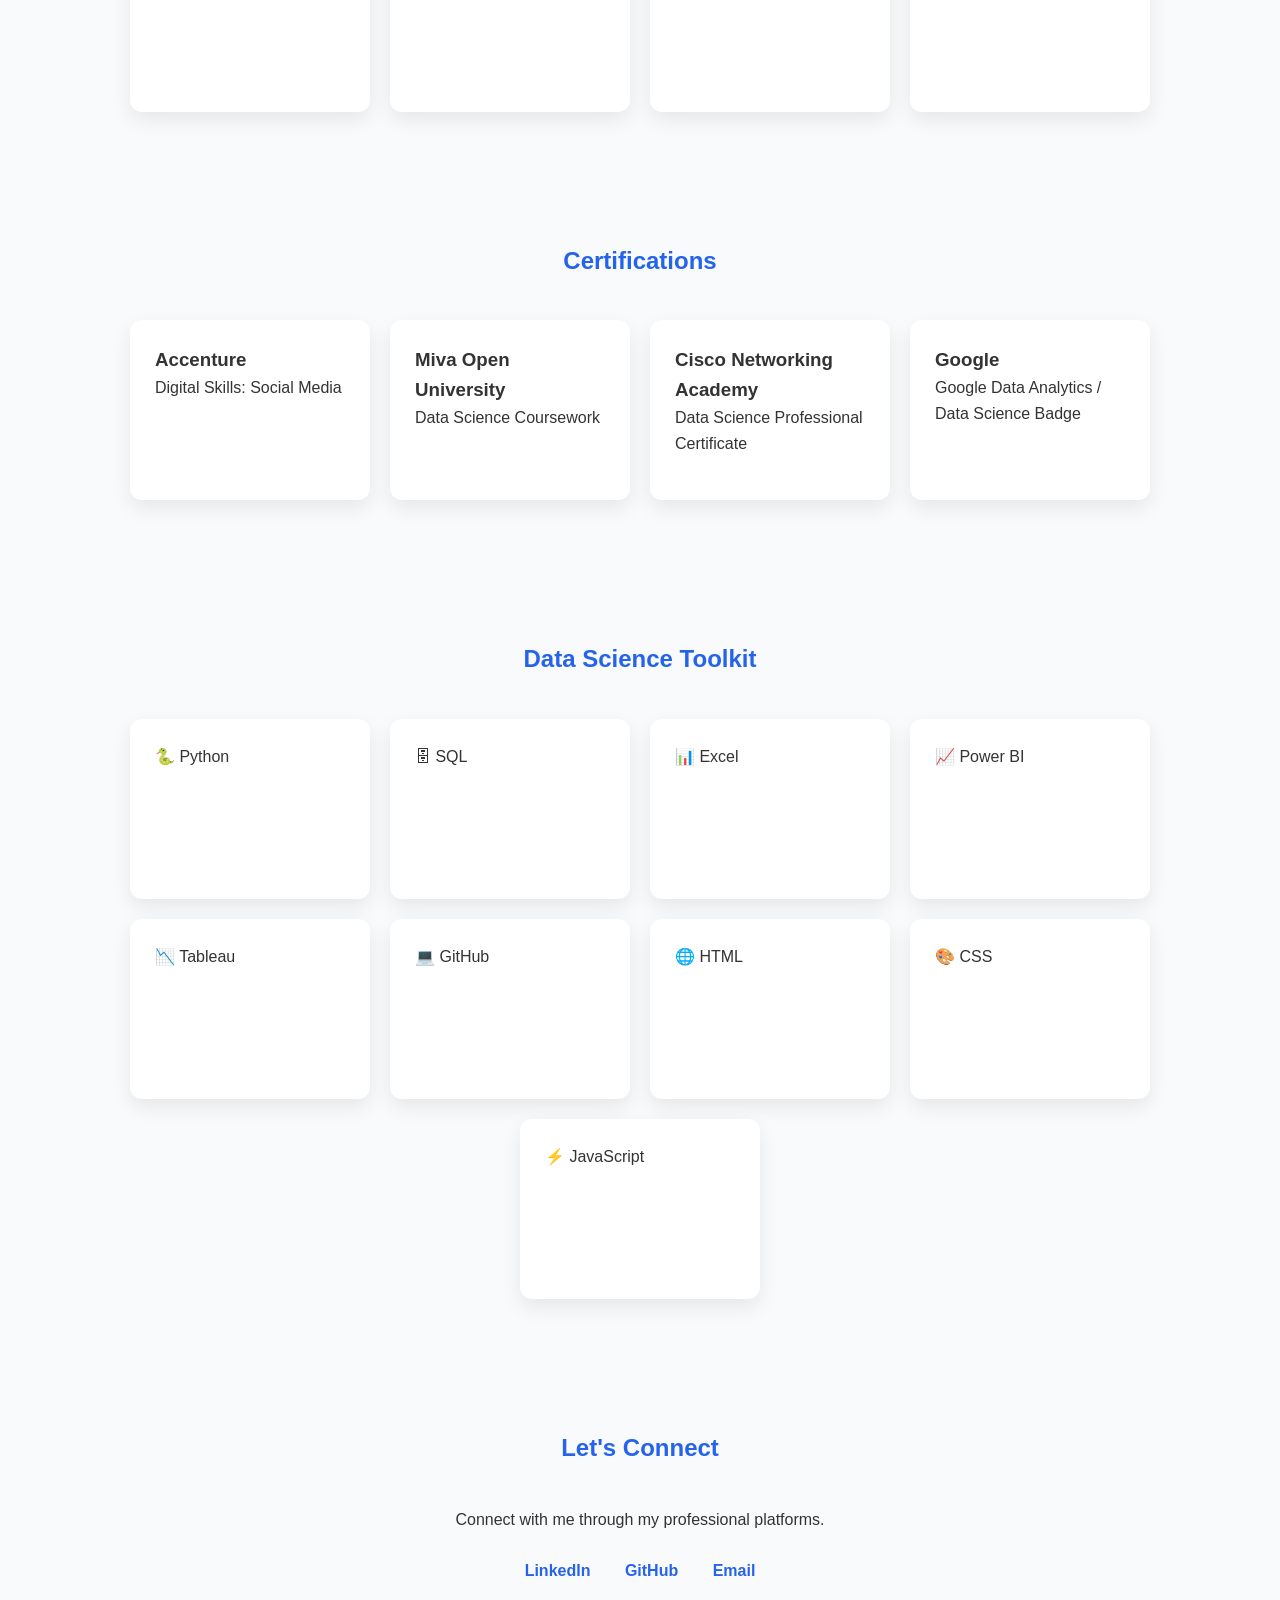
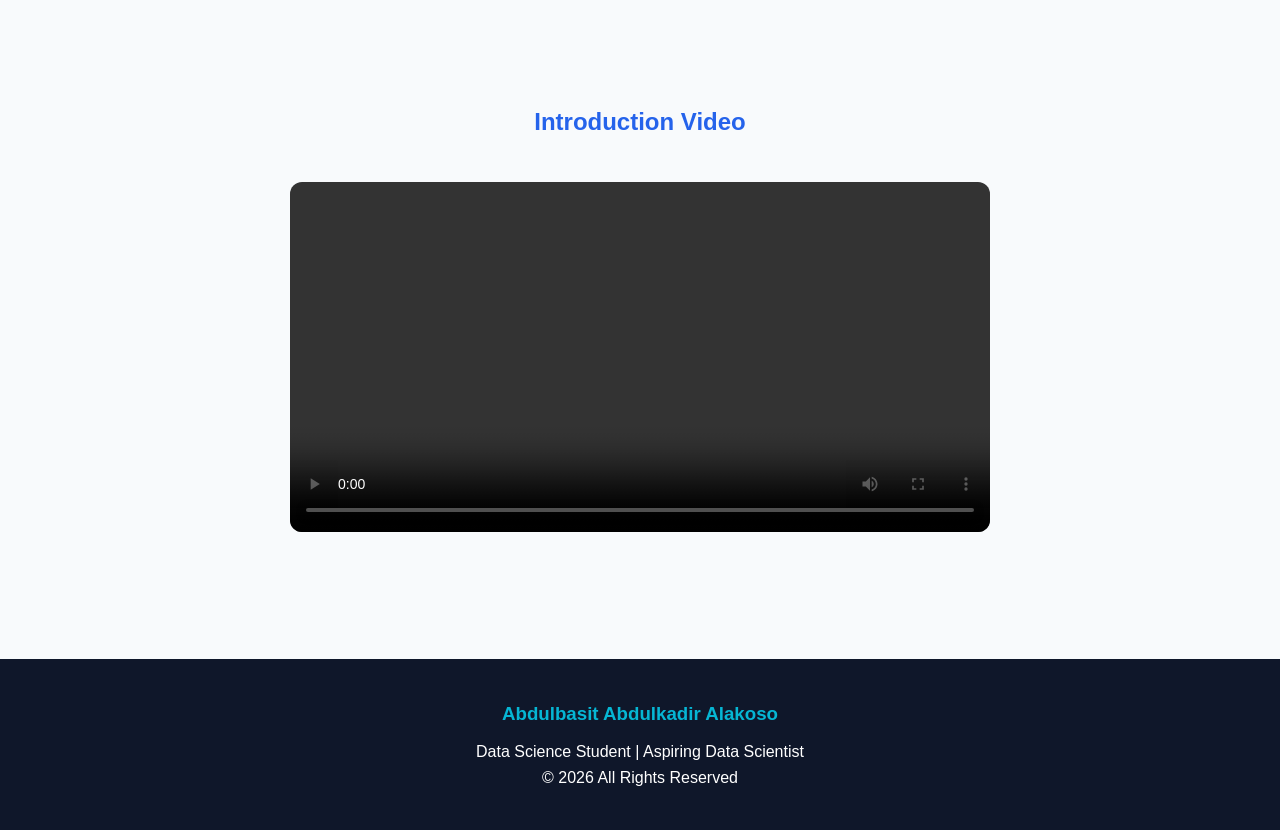
==== commit f9e8a37d: "Add files via upload" ====
--- a/index.html
+++ b/index.html
@@ -1,287 +1,130 @@
 <!DOCTYPE html>
 <html lang="en">
-
-<head>
-    <meta charset="UTF-8">
-    <meta name="viewport" content="width=device-width, initial-scale=1.0">
-
-    <title>Abdulbasit Abdulkadir Alakoso | Data Science Portfolio</title>
-
-    <link rel="stylesheet" href="css/style.css">
-    <link rel="icon" href="images/favicon.png">
-</head>
-
-<body>
-
-<header>
-
-<nav class="navbar"> 
-    <button id="themeToggle">
-    🌙 Dark Mode
-</button>
-
-<div class="logo">
-
-<h1>Abdulbasit Alakoso</h1>
-
-</div>
-
-<ul class="nav-links">
-
-<li><a href="index.html">Home</a></li>
-
-<li><a href="about.html">About</a></li>
-
-<li><a href="projects.html">Projects</a></li>
-
-<li><a href="planner.html">Planner</a></li>
-
-<li><a href="contact.html">Contact</a></li>
-
-</ul>
-
-</nav>
-
-</header>
-
-<main>
-<section class="hero">
-
-<div class="hero-text">
-
-<h1 id="greeting">Good Morning, I'm Abdulbasit Abdulkadir Alakoso</h1>
-
-<h2>Aspiring Data Scientist</h2>
-
-<p>
-
-I am passionate about transforming raw data into valuable insights through Data Analytics, Machine Learning, and Artificial Intelligence.
-
-</p>
-
-<a href="projects.html" class="btn">
-
-View My Projects
-
-</a>
-
-<a href="contact.html" class="btn secondary">
-
-Contact Me
-
-</a>
-<a href="documents/My resume.pdf" class="btn" preview target="_blank" preview  >
-    Preview My CV
-</a>
-
-</div>
-
-<div class="hero-image">
-
-<img src="images/Abdulbasit.png" alt="Profile Picture">
-
-</div>
-
-
-</section>
-<section class="stats">
-
-<div class="stat-card">
-
-<h2>5+</h2>
-
-<p>Programming Languages</p>
-
-</div>
-
-<div class="stat-card">
-
-<h2>3+</h2>
-
-<p>Portfolio Projects</p>
-
-</div>
-
-<div class="stat-card">
-
-<h2>10+</h2>
-
-<p>Technical Skills</p>
-
-</div>
-
-<div class="stat-card">
-
-<h2>∞</h2>
-
-<p>Passion for Learning</p>
-
-</div>
-
-</section>
-
-<section class="skills">
-
-<h2>Core Skills</h2>
-
-<div class="cards">
-
-<div class="card">Python</div>
-
-<div class="card">SQL</div>
-
-<div class="card">HTML</div>
-
-<div class="card">CSS</div>
-
-<div class="card">JavaScript</div>
-
-<div class="card">Data Analysis</div>
-
-<div class="card">Machine Learning</div>
-
-<div class="card">Git & GitHub</div>
-
-</div>
-
-</section>
-
-<section class="certifications">
-
-    <h2>Certifications</h2>
-
-    <div class="cards">
-
-        <div class="card">
-            <h3>Accenture</h3>
-            <p>Digital Skills: Social Media</p>
-        </div>
-
-        <div class="card">
-            <h3>Miva Open University</h3>
-            <p>Data Science Coursework</p>
-        </div>
-
-        <div class="card">
-            <h3>Cisco Networking Academy</h3>
-            <p>Data Science Professional Certificate</p>
-        </div>
-
-        <div class="card">
-            <h3>Google</h3>
-            <p>Google Data Analytics / Data Science Badge</p>
-        </div>
-
-    </div>
-
-</section>
-
-<section class="tools">
-
-<h2>Data Science Toolkit</h2>
-
-<div class="cards">
-
-<div class="card">🐍 Python</div>
-
-<div class="card">🗄 SQL</div>
-
-<div class="card">📊 Excel</div>
-
-<div class="card">📈 Power BI</div>
-
-<div class="card">📉 Tableau</div>
-
-<div class="card">💻 GitHub</div>
-
-<div class="card">🌐 HTML</div>
-
-<div class="card">🎨 CSS</div>
-
-<div class="card">⚡ JavaScript</div>
-
-</div>
-
-</section>
-
-
-<section class="social">
-
-<h2>Let's Connect</h2>
-
-<p>
-
-Connect with me through my professional platforms.
-
-</p>
-
-<div class="social-links">
-
-<a href="https://www.linkedin.com/in/alakosoabdulbasit/" target="_blank">
-
-LinkedIn
-
-</a>
-
-<a href="https://github.com/captainstark15" target="_blank">
-
-GitHub
-
-</a>
-
-<a href="mailto:a.alakoso7294@miva.edu.ng">
-
-Email
-
-</a>
-
-</div>
-
-</section>
-
-<section class="intro-video">
-
-<h2>Introduction Video</h2>
-
-<video width="700" controls>
-
-<source src="videos/intro 2.mp4" type="video/mp4">
-
-Your browser does not support the video tag.
-
-</video>
-
-</section>
-</main>
-
-<footer>
-
-<div class="footer-content">
-
-<h3>Abdulbasit Abdulkadir Alakoso</h3>
-
-<p>
-
-Data Science Student | Aspiring Data Scientist
-
-</p>
-
-<p>
-
-© 2026 All Rights Reserved
-
-</p>
-
-</div>
-
-</footer>
-
-<button id="topBtn">
-
-⬆
-</button>
-<script src="js/script.js"></script>
-
-</body>
-
-</html>+    <head>
+        <meta charset="UTF-8">
+        <meta name="viewport" content="width=device-width, initial-scale=1.0">
+        <title>Abdulbasit Abdulkadir Alakoso | Data Science Portfolio</title>
+        <link rel="stylesheet" href="css/style.css">
+        <link rel="icon" href="images/favicon.png">
+    </head>
+    <body>
+        <header>
+            <nav class="navbar"> 
+                <button id="themeToggle">
+                    🌙 Dark Mode
+                </button>
+                <div class="logo">
+                    <h1>Abdulbasit Alakoso</h1>
+                </div>
+                <ul class="nav-links">
+                    <li><a href="index.html">Home</a></li>
+                    <li><a href="about.html">About</a></li>
+                    <li><a href="projects.html">Projects</a></li>
+                    <li><a href="planner.html">Planner</a></li>
+                    <li><a href="contact.html">Contact</a></li>
+                </ul>
+            </nav>
+        </header>
+        <main>
+            <section class="hero">
+                <div class="hero-text">
+                    <h1>Good Morning, I'm Abdulbasit Abdulkadir Alakoso</h1>
+                    <h2>Aspiring Data Scientist</h2>
+                    <p>I am passionate about transforming raw data into valuable insights through Data Analytics, Machine Learning, and Artificial Intelligence.</p>
+                    <a href="projects.html" class="btn">View My Projects</a>
+                    <a href="contact.html" class="btn secondary">Contact Me</a>
+                    <a href="documents/My resume.pdf" class="btn" preview target="_blank" preview>Preview My CV</a>
+                </div>
+                <div class="hero-image">
+                    <img src="images/Abdulbasit.png" alt="Profile Picture">
+                </div>
+            </section>
+            <section class="stats">
+                <div class="stat-card">
+                    <h2>5+</h2>
+                    <p>Programming Languages</p>
+                </div>
+                <div class="stat-card">
+                    <h2>3+</h2>
+                    <p>Portfolio Projects</p>
+                </div>
+                <div class="stat-card">
+                    <h2>10+</h2>
+                    <p>Technical Skills</p>
+                </div>
+                <div class="stat-card">
+                    <h2>∞</h2>
+                    <p>Passion for Learning</p>
+                </div>
+            </section>
+            <section class="skills">
+                <h2>Core Skills</h2>
+                <div class="cards">
+                    <div class="card">Python</div>
+                    <div class="card">SQL</div>
+                    <div class="card">HTML</div>
+                    <div class="card">CSS</div>
+                    <div class="card">JavaScript</div>
+                    <div class="card">Data Analysis</div>
+                    <div class="card">Machine Learning</div>
+                    <div class="card">Git & GitHub</div>
+                </div>
+            </section>
+            <section class="certifications">
+                <h2>Certifications</h2>
+                <div class="cards">
+                    <div class="card">
+                        <h3>Accenture</h3>
+                        <p>Digital Skills: Social Media</p>
+                    </div>
+                    <div class="card">
+                        <h3>Miva Open University</h3>
+                        <p>Data Science Coursework</p>
+                    </div>
+                    <div class="card">
+                        <h3>Cisco Networking Academy</h3>
+                        <p>Data Science Professional Certificate</p>
+                    </div>
+                    <div class="card">
+                    <h3>Google</h3>
+                    <p>Google Data Analytics / Data Science Badge</p>
+                </div>
+           </section><section class="tools">
+            <h2>Data Science Toolkit</h2>
+            <div class="cards">
+                <div class="card">🐍 Python</div>
+                <div class="card">🗄 SQL</div>
+                <div class="card">📊 Excel</div>
+                <div class="card">📈 Power BI</div>
+                <div class="card">📉 Tableau</div>
+                <div class="card">💻 GitHub</div>
+                <div class="card">🌐 HTML</div>
+                <div class="card">🎨 CSS</div>
+                <div class="card">⚡ JavaScript</div>
+            </div>
+        </section>
+        <section class="social">
+            <h2>Let's Connect</h2>
+            <p>Connect with me through my professional platforms.</p>
+            <div class="social-links"><a href="https://www.linkedin.com/in/alakosoabdulbasit/" target="_blank">LinkedIn</a>
+                <a href="https://github.com/captainstark15" target="_blank">GitHub</a>
+                <a href="mailto:a.alakoso7294@miva.edu.ng">Email</a>
+            </div>
+        </section>
+        <section class="intro-video">
+            <h2>Introduction Video</h2>
+            <video width="700" controls>
+                <source src="videos/intro 2.mp4" type="video/mp4">
+                Your browser does not support the video tag.
+            </video>
+        </section>
+        </main>
+        <footer>
+            <div class="footer-content">
+                <h3>Abdulbasit Abdulkadir Alakoso</h3>
+                <p>Data Science Student | Aspiring Data Scientist</p>
+                <p>© 2026 All Rights Reserved</p>
+            </div>
+        </footer>
+    </body>
+</html>
--- a/css/style.css
+++ b/css/style.css
@@ -69,39 +69,26 @@
 .btn{
 
 display:inline-block;
-
 padding:12px 25px;
-
 background:#2563EB;
-
-color:white;
-
+color:white;
 border-radius:6px;
-
 text-decoration:none;
-
 transition:.3s;
-
 }
 
 .btn:hover{
-
 background:#0F172A;
-
 transform:translateY(-3px);
-
 box-shadow:0 8px 15px rgba(0,0,0,.2);
-
 }
 
 /* Sections */
-
 .overview,
 .skills{
     padding:60px 10%;
     text-align:center;
 }
-
 .cards{
     display:flex;
     justify-content:center;
@@ -195,47 +182,27 @@
 }
 
 .about-card{
-
 background:white;
-
 padding:30px;
-
 width:450px;
-
 border-radius:10px;
-
 box-shadow:0 0 10px rgba(0,0,0,.15);
-
 transition:.3s;
-
-}
-
+}
 .about-card:hover{
-
 transform:translateY(-8px);
-
-}
-
+}
 .about-card h2{
-
 color:#2563EB;
-
 margin-bottom:15px;
-
-}
-
+}
 .about-card ul{
-
 padding-left:20px;
-
-}
-
+}
 .about-card li{
-
 margin-bottom:10px;
 
 }
-
 .education-table{
 
 padding:50px 10%;
@@ -576,370 +543,211 @@
 .hero{
 
 min-height:80vh;
-
 display:flex;
-
 justify-content:space-between;
-
+padding:60px 10%;
+
+}
+
+.hero h1{
+
+font-size:48px;
+
+color:#0F172A;
+
+}
+
+.hero h2{
+
+margin-top:10px;
+color:#2563EB;
+text-align:left;
+}
+.hero p{
+margin:20px 0;
+font-size:18px;
+}
+.secondary{
+background:#06B6D4;
+margin-left:10px;
+}
+
+/* ========= STATS ========= */
+.stats{
+display:flex;
+justify-content:center;
+gap:30px;
+flex-wrap:wrap;
+padding:50px;
+background:#E2E8F0;
+}
+.stat-card{
+background:white;
+padding:30px;
+width:220px;
+text-align:center;
+border-radius:10px;
+box-shadow:0 0 10px rgba(0,0,0,.1);
+}
+.stat-card h2{
+font-size:40px;
+color:#2563EB;
+}
+
+
+/* ========= SOCIAL ========= */
+.social{
+text-align:center;
+padding:60px 20px;
+}
+.social-links{
+margin-top:25px;
+}
+.social-links a{
+margin:15px;
+text-decoration:none;
+font-weight:bold;
+color:#2563EB;
+}
+.social-links a:hover{
+color:#0F172A;
+}
+@media(max-width:768px){
+.navbar{
+flex-direction:column;
+}
+.nav-links{
+flex-direction:column;
+margin-top:20px;
+}
+.nav-links li{
+margin:10px 0;
+}
+.hero{
+flex-direction:column-reverse;
+text-align:center;
+}
+.hero h1{
+font-size:35px;
+}
+.stats{
+flex-direction:column;
 align-items:center;
-
-padding:60px 10%;
-
-}
-
-.hero h1{
-
-font-size:48px;
-
-color:#0F172A;
-
-}
-
-.hero h2{
-
-margin-top:10px;
-
-color:#2563EB;
-
-}
-
-.hero p{
-
-margin:20px 0;
-
-font-size:18px;
-
-}
-
-.secondary{
-
-background:#06B6D4;
-
-margin-left:10px;
-
-}
-
-/* ========= STATS ========= */
-
-.stats{
-
-display:flex;
-
-justify-content:center;
-
-gap:30px;
-
-flex-wrap:wrap;
-
-padding:50px;
-
-background:#E2E8F0;
-
-}
-
-.stat-card{
-
-background:white;
-
-padding:30px;
-
-width:220px;
-
+}
+}
+html{
+scroll-behavior:smooth;
+}
+@keyframes fadeIn{
+from{
+opacity:0;
+transform:translateY(30px);
+}
+to{
+opacity:1;
+transform:translateY(0);
+}
+}
+section{
+animation:fadeIn .8s ease-in;
+}
+footer{
+background:#0F172A;
+color:white;
+padding:40px;
 text-align:center;
-
-border-radius:10px;
-
-box-shadow:0 0 10px rgba(0,0,0,.1);
-
-}
-
-.stat-card h2{
-
-font-size:40px;
-
-color:#2563EB;
-
-}
-
-/* ========= SOCIAL ========= */
-
-.social{
-
+margin-top:60px;
+}
+.footer-content h3{
+margin-bottom:10px;
+color:#06B6D4;
+}
+.intro-video{
 text-align:center;
-
 padding:60px 20px;
-
-}
-
-.social-links{
-
-margin-top:25px;
-
-}
-
-.social-links a{
-
-margin:15px;
-
-text-decoration:none;
-
-font-weight:bold;
-
-color:#2563EB;
-
-}
-
-.social-links a:hover{
-
-color:#0F172A;
-
-}
-
-@media(max-width:768px){
-
-.navbar{
-
-flex-direction:column;
-
-}
-
-.nav-links{
-
-flex-direction:column;
-
-margin-top:20px;
-
-}
-
-.nav-links li{
-
-margin:10px 0;
-
-}
-
-.hero{
-
-flex-direction:column-reverse;
-
-text-align:center;
-
-}
-
-.hero h1{
-
-font-size:35px;
-
-}
-
-.stats{
-
-flex-direction:column;
-
-align-items:center;
-
-}
-
-}
-
-html{
-
-scroll-behavior:smooth;
-
-}
-
-@keyframes fadeIn{
-
-from{
-
-opacity:0;
-
-transform:translateY(30px);
-
-}
-
-to{
-
-opacity:1;
-
-transform:translateY(0);
-
-}
-
-}
-
-section{
-
-animation:fadeIn .8s ease-in;
-
-}
-
-footer{
-
-background:#0F172A;
-
-color:white;
-
-padding:40px;
-
-text-align:center;
-
-margin-top:60px;
-
-}
-
-.footer-content h3{
-
-margin-bottom:10px;
-
-color:#06B6D4;
-
-}
-
-.intro-video{
-
-text-align:center;
-
-padding:60px 20px;
-
-}
-
+}
 .intro-video{
     text-align:center;
     padding:60px 20px;
 }
-
 .intro-video video{
     width:100%;
     max-width:700px;
     border-radius:12px;
 }
-
 .dark-mode{
-
 background:#111827;
-
-color:white;
-
-}
-
+color:white;
+}
 .dark-mode{
-
 background:#111827;
-
-color:white;
-
-}
-
+color:white;
+}
 .dark-mode .card{
-
 background:#1F2937;
-
-color:white;
-
-}
-
+color:white;
+}
 .dark-mode header{
-
 background:black;
-
-}
-
+}
 .dark-mode footer{
-
 background:black;
-
-}
-
-
+}
 #topBtn{
-
 position:fixed;
-
 bottom:20px;
-
 right:20px;
-
 padding:15px;
-
 background:#2563EB;
-
-color:white;
-
+color:white;
 border:none;
-
 border-radius:50%;
-
 cursor:pointer;
-
 display:none;
-
-}
-
+}
 #topBtn:hover{
-
 background:#0F172A;
-
-}
-
+}
 section{
     padding:70px 10%;
 }
-
 section h2{
     text-align:center;
     color:#2563EB;
     margin-bottom:40px;
 }
-
 @media (max-width:768px){
-
 .hero{
     flex-direction:column-reverse;
     text-align:center;
 }
-
 .cards{
     flex-direction:column;
     align-items:center;
 }
-
 .card{
     width:90%;
 }
-
 .navbar{
     flex-direction:column;
 }
-
 .nav-links{
     flex-direction:column;
     align-items:center;
 }
-
 .nav-links li{
     margin:10px 0;
 }
-
 .hero h1{
     font-size:2rem;
 }
-
 .hero-image img{
     width:220px;
 }
-
 .btn{
     display:block;
     margin:15px auto;
     width:220px;
     text-align:center;
 }
-
-}
-
-#greeting{
-    color:#2563EB;
-    font-size:3rem;
-    margin-bottom:20px;
-    animation:fadeIn 1s ease-in-out;
 }
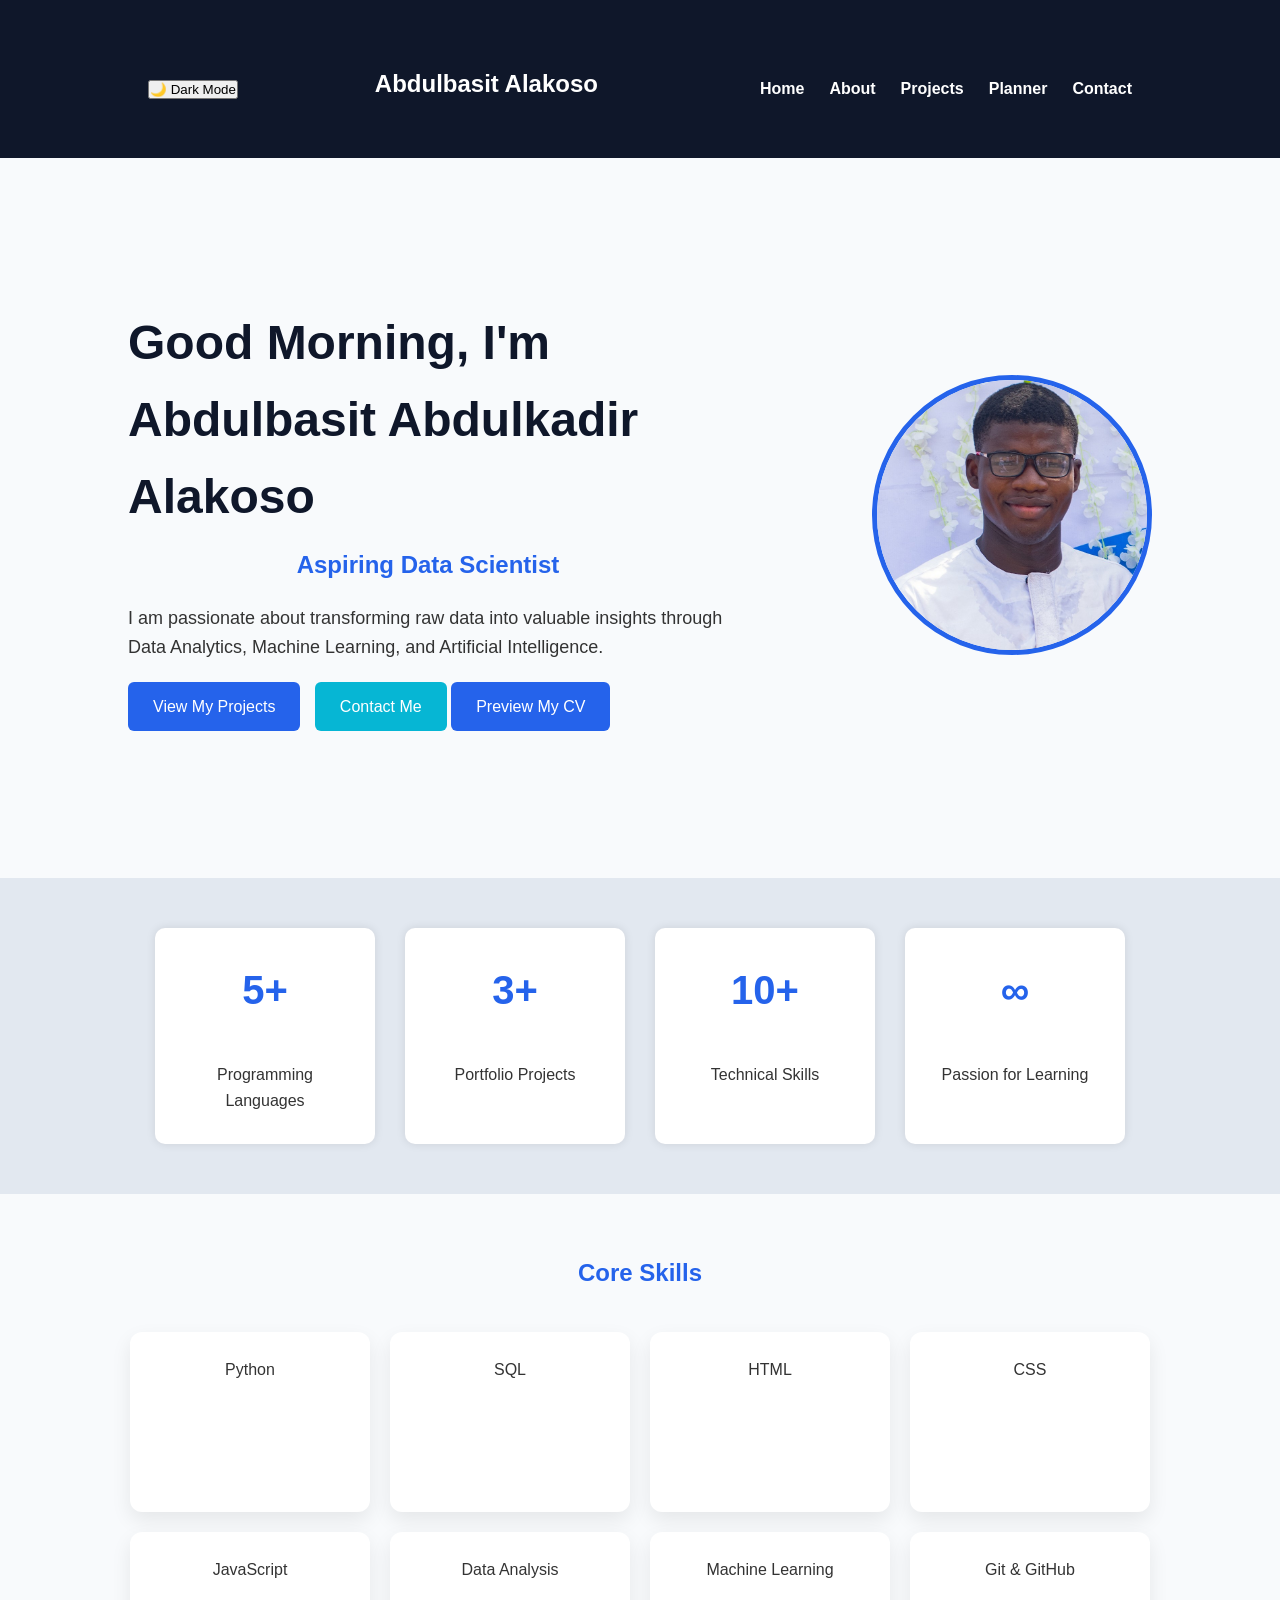
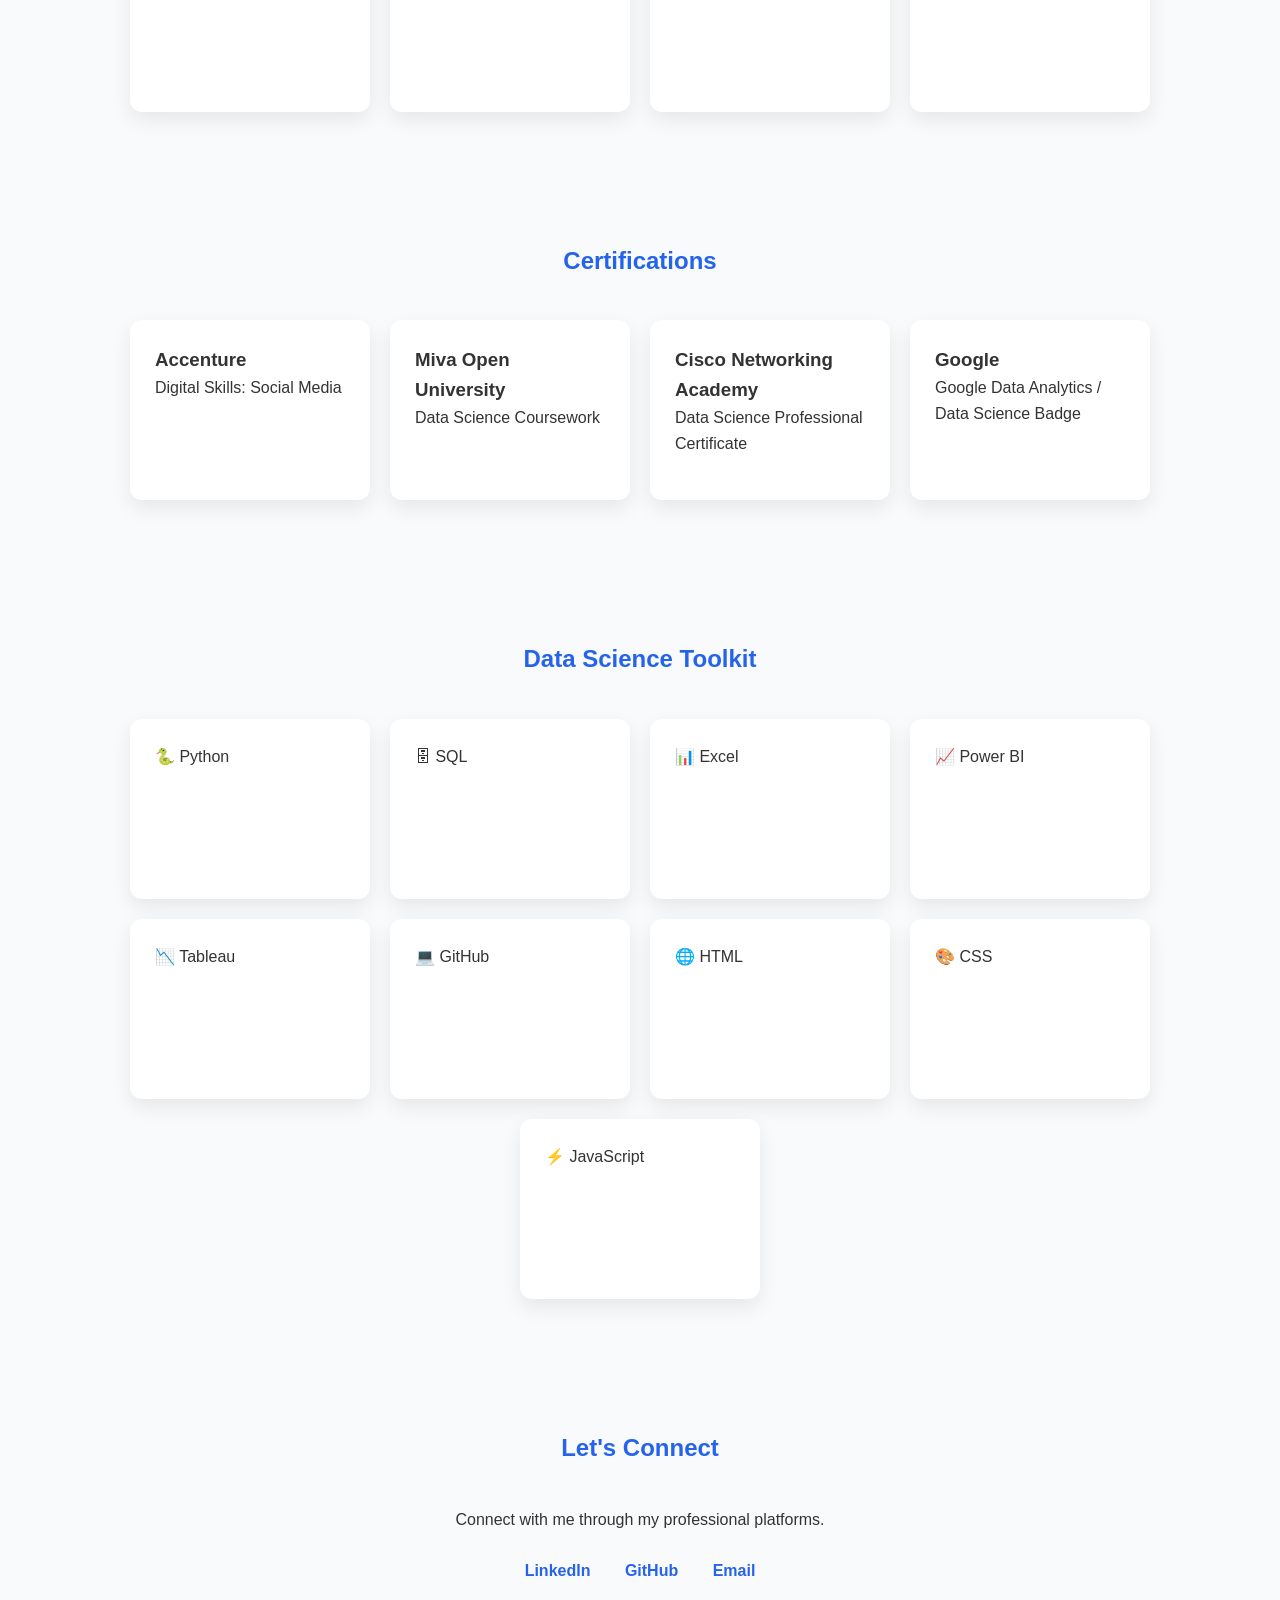
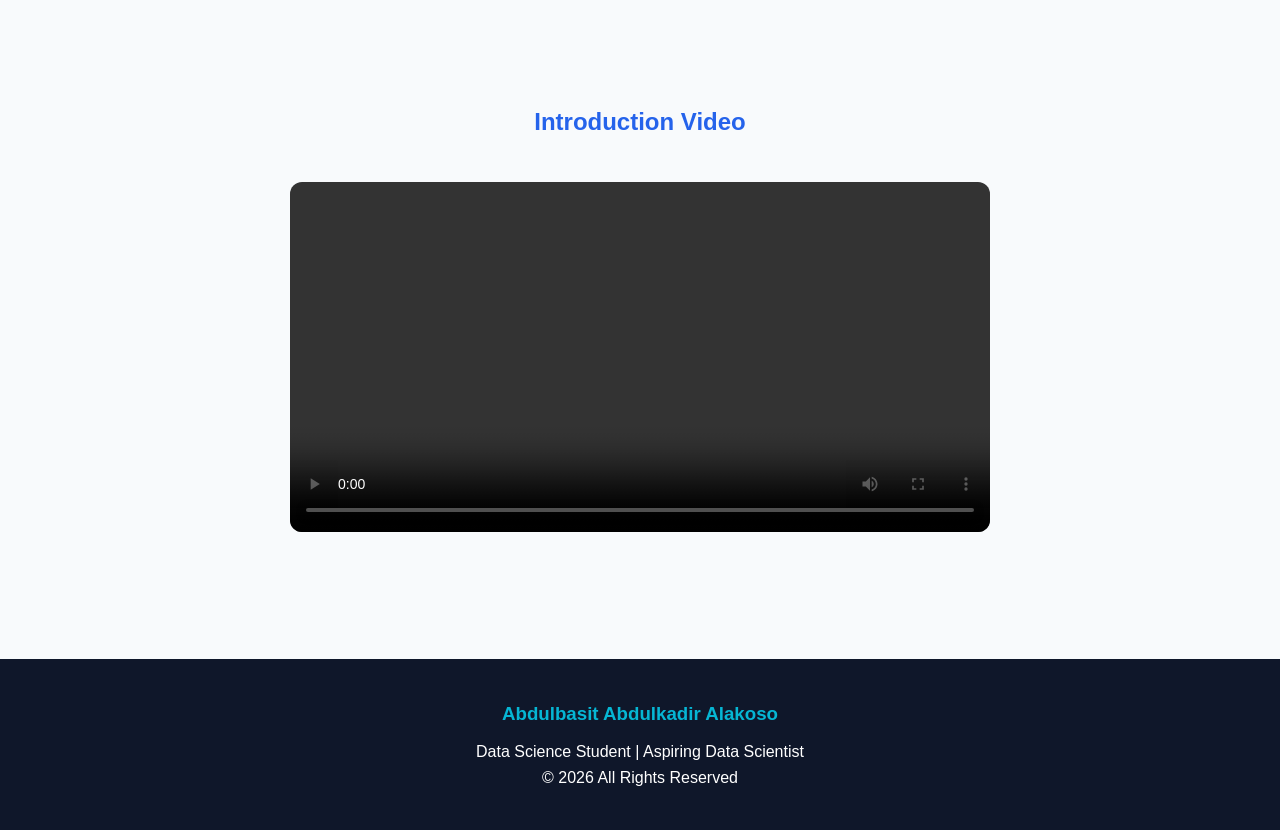
==== commit 6abc4d07: "Add files via upload" ====
--- a/index.html
+++ b/index.html
@@ -126,5 +126,6 @@
                 <p>© 2026 All Rights Reserved</p>
             </div>
         </footer>
+        <script src="js/script.js"></script>
     </body>
-</html>
+</html>
--- a/css/style.css
+++ b/css/style.css
@@ -69,26 +69,39 @@
 .btn{
 
 display:inline-block;
+
 padding:12px 25px;
+
 background:#2563EB;
-color:white;
+
+color:white;
+
 border-radius:6px;
+
 text-decoration:none;
+
 transition:.3s;
+
 }
 
 .btn:hover{
+
 background:#0F172A;
+
 transform:translateY(-3px);
+
 box-shadow:0 8px 15px rgba(0,0,0,.2);
+
 }
 
 /* Sections */
+
 .overview,
 .skills{
     padding:60px 10%;
     text-align:center;
 }
+
 .cards{
     display:flex;
     justify-content:center;
@@ -182,27 +195,47 @@
 }
 
 .about-card{
+
 background:white;
+
 padding:30px;
+
 width:450px;
+
 border-radius:10px;
+
 box-shadow:0 0 10px rgba(0,0,0,.15);
+
 transition:.3s;
-}
+
+}
+
 .about-card:hover{
+
 transform:translateY(-8px);
-}
+
+}
+
 .about-card h2{
+
 color:#2563EB;
+
 margin-bottom:15px;
-}
+
+}
+
 .about-card ul{
+
 padding-left:20px;
-}
+
+}
+
 .about-card li{
+
 margin-bottom:10px;
 
 }
+
 .education-table{
 
 padding:50px 10%;
@@ -543,8 +576,13 @@
 .hero{
 
 min-height:80vh;
+
 display:flex;
+
 justify-content:space-between;
+
+align-items:center;
+
 padding:60px 10%;
 
 }
@@ -560,194 +598,348 @@
 .hero h2{
 
 margin-top:10px;
+
 color:#2563EB;
-text-align:left;
-}
+
+}
+
 .hero p{
+
 margin:20px 0;
+
 font-size:18px;
-}
+
+}
+
 .secondary{
+
 background:#06B6D4;
+
 margin-left:10px;
+
 }
 
 /* ========= STATS ========= */
+
 .stats{
+
 display:flex;
+
 justify-content:center;
+
 gap:30px;
+
 flex-wrap:wrap;
+
 padding:50px;
+
 background:#E2E8F0;
-}
+
+}
+
 .stat-card{
+
 background:white;
+
 padding:30px;
+
 width:220px;
+
 text-align:center;
+
 border-radius:10px;
+
 box-shadow:0 0 10px rgba(0,0,0,.1);
-}
+
+}
+
 .stat-card h2{
+
 font-size:40px;
+
 color:#2563EB;
-}
-
+
+}
 
 /* ========= SOCIAL ========= */
+
 .social{
+
 text-align:center;
+
 padding:60px 20px;
-}
+
+}
+
 .social-links{
+
 margin-top:25px;
-}
+
+}
+
 .social-links a{
+
 margin:15px;
+
 text-decoration:none;
+
 font-weight:bold;
+
 color:#2563EB;
-}
+
+}
+
 .social-links a:hover{
+
 color:#0F172A;
-}
+
+}
+
 @media(max-width:768px){
+
 .navbar{
+
 flex-direction:column;
-}
+
+}
+
 .nav-links{
+
 flex-direction:column;
+
 margin-top:20px;
-}
+
+}
+
 .nav-links li{
+
 margin:10px 0;
-}
+
+}
+
 .hero{
+
 flex-direction:column-reverse;
+
 text-align:center;
-}
+
+}
+
 .hero h1{
+
 font-size:35px;
-}
+
+}
+
 .stats{
+
 flex-direction:column;
+
 align-items:center;
-}
-}
+
+}
+
+}
+
 html{
+
 scroll-behavior:smooth;
-}
+
+}
+
 @keyframes fadeIn{
+
 from{
+
 opacity:0;
+
 transform:translateY(30px);
-}
+
+}
+
 to{
+
 opacity:1;
+
 transform:translateY(0);
-}
-}
+
+}
+
+}
+
 section{
+
 animation:fadeIn .8s ease-in;
-}
+
+}
+
 footer{
+
 background:#0F172A;
-color:white;
+
+color:white;
+
 padding:40px;
+
 text-align:center;
+
 margin-top:60px;
-}
+
+}
+
 .footer-content h3{
+
 margin-bottom:10px;
+
 color:#06B6D4;
-}
+
+}
+
 .intro-video{
+
 text-align:center;
+
 padding:60px 20px;
-}
+
+}
+
 .intro-video{
     text-align:center;
     padding:60px 20px;
 }
+
 .intro-video video{
     width:100%;
     max-width:700px;
     border-radius:12px;
 }
+
 .dark-mode{
+
 background:#111827;
-color:white;
-}
+
+color:white;
+
+}
+
 .dark-mode{
+
 background:#111827;
-color:white;
-}
+
+color:white;
+
+}
+
 .dark-mode .card{
+
 background:#1F2937;
-color:white;
-}
+
+color:white;
+
+}
+
 .dark-mode header{
+
 background:black;
-}
+
+}
+
 .dark-mode footer{
+
 background:black;
-}
+
+}
+
+
 #topBtn{
+
 position:fixed;
+
 bottom:20px;
+
 right:20px;
+
 padding:15px;
+
 background:#2563EB;
-color:white;
+
+color:white;
+
 border:none;
+
 border-radius:50%;
+
 cursor:pointer;
+
 display:none;
-}
+
+}
+
 #topBtn:hover{
+
 background:#0F172A;
-}
+
+}
+
 section{
     padding:70px 10%;
 }
+
 section h2{
     text-align:center;
     color:#2563EB;
     margin-bottom:40px;
 }
+
 @media (max-width:768px){
+
 .hero{
     flex-direction:column-reverse;
     text-align:center;
 }
+
 .cards{
     flex-direction:column;
     align-items:center;
 }
+
 .card{
     width:90%;
 }
+
 .navbar{
     flex-direction:column;
 }
+
 .nav-links{
     flex-direction:column;
     align-items:center;
 }
+
 .nav-links li{
     margin:10px 0;
 }
+
 .hero h1{
     font-size:2rem;
 }
+
 .hero-image img{
     width:220px;
 }
+
 .btn{
     display:block;
     margin:15px auto;
     width:220px;
     text-align:center;
 }
+
+}
+
+#greeting{
+    color:#2563EB;
+    font-size:3rem;
+    margin-bottom:20px;
+    animation:fadeIn 1s ease-in-out;
 }
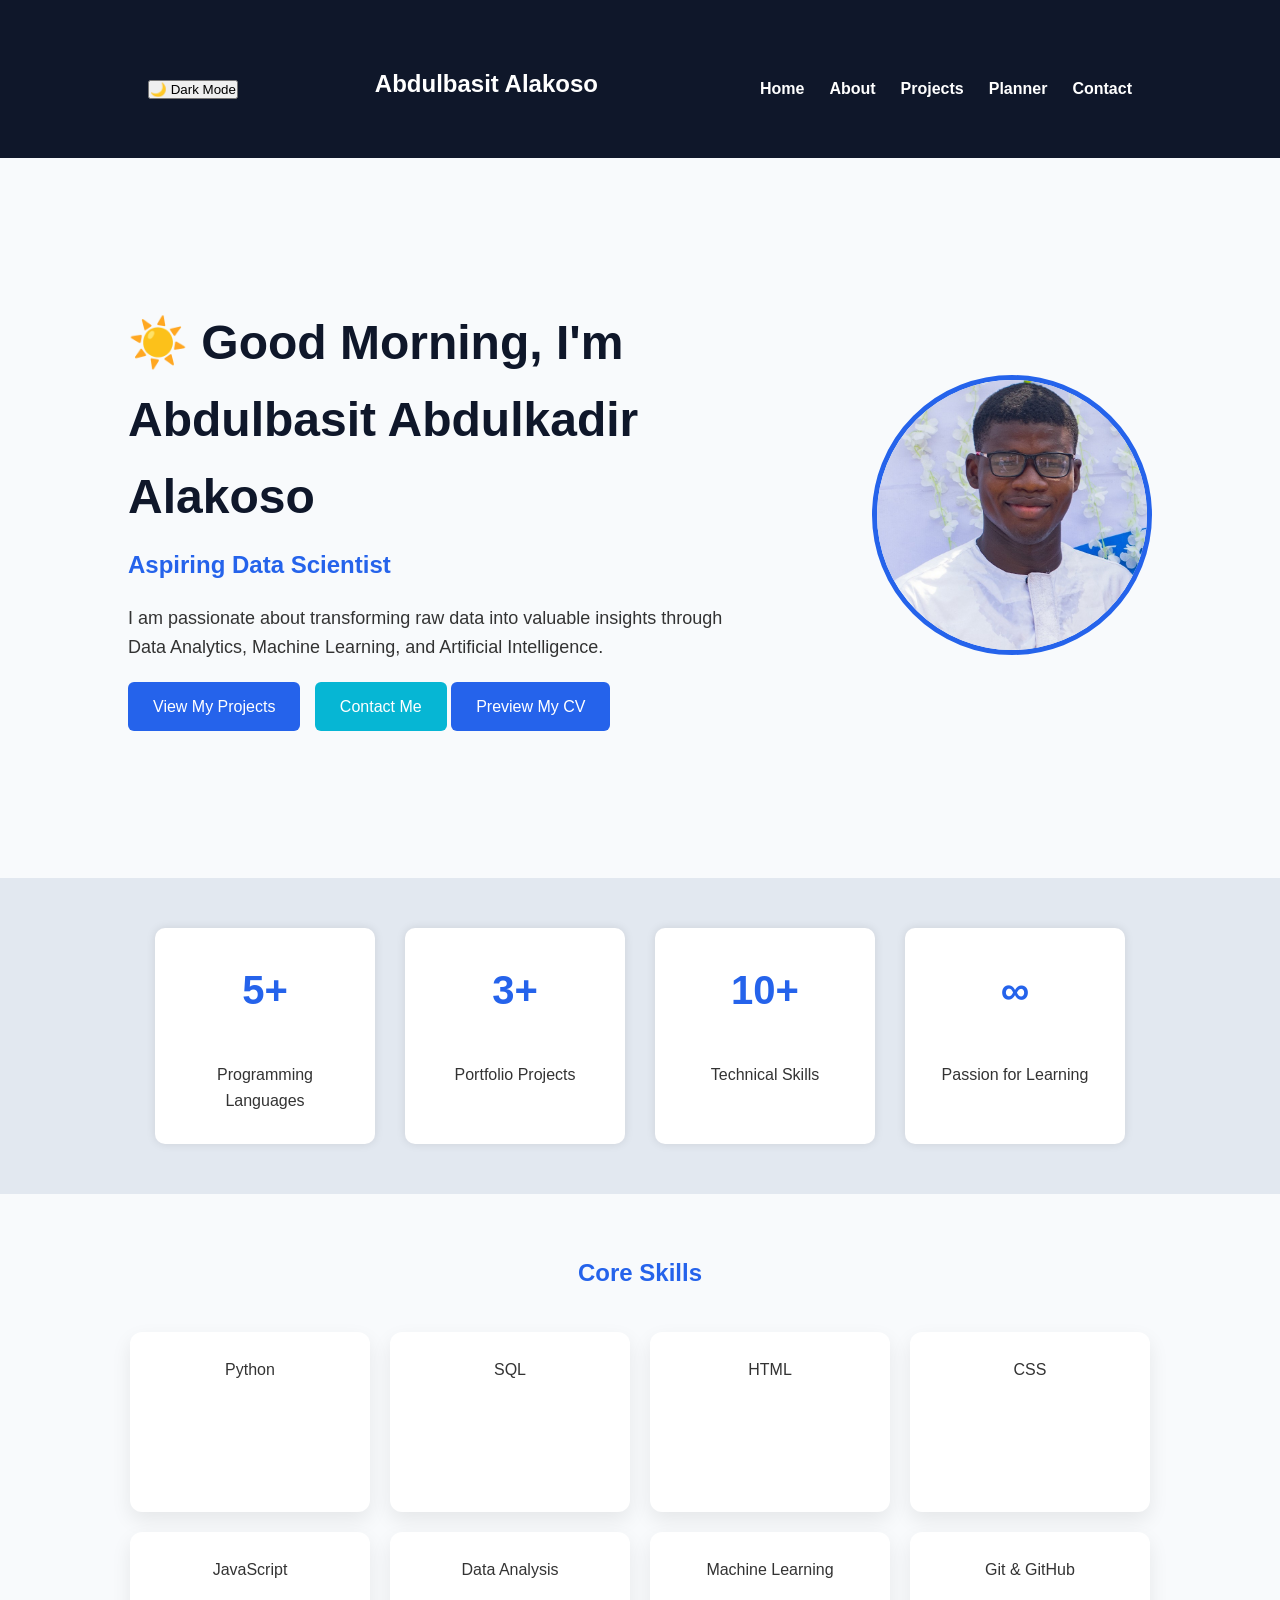
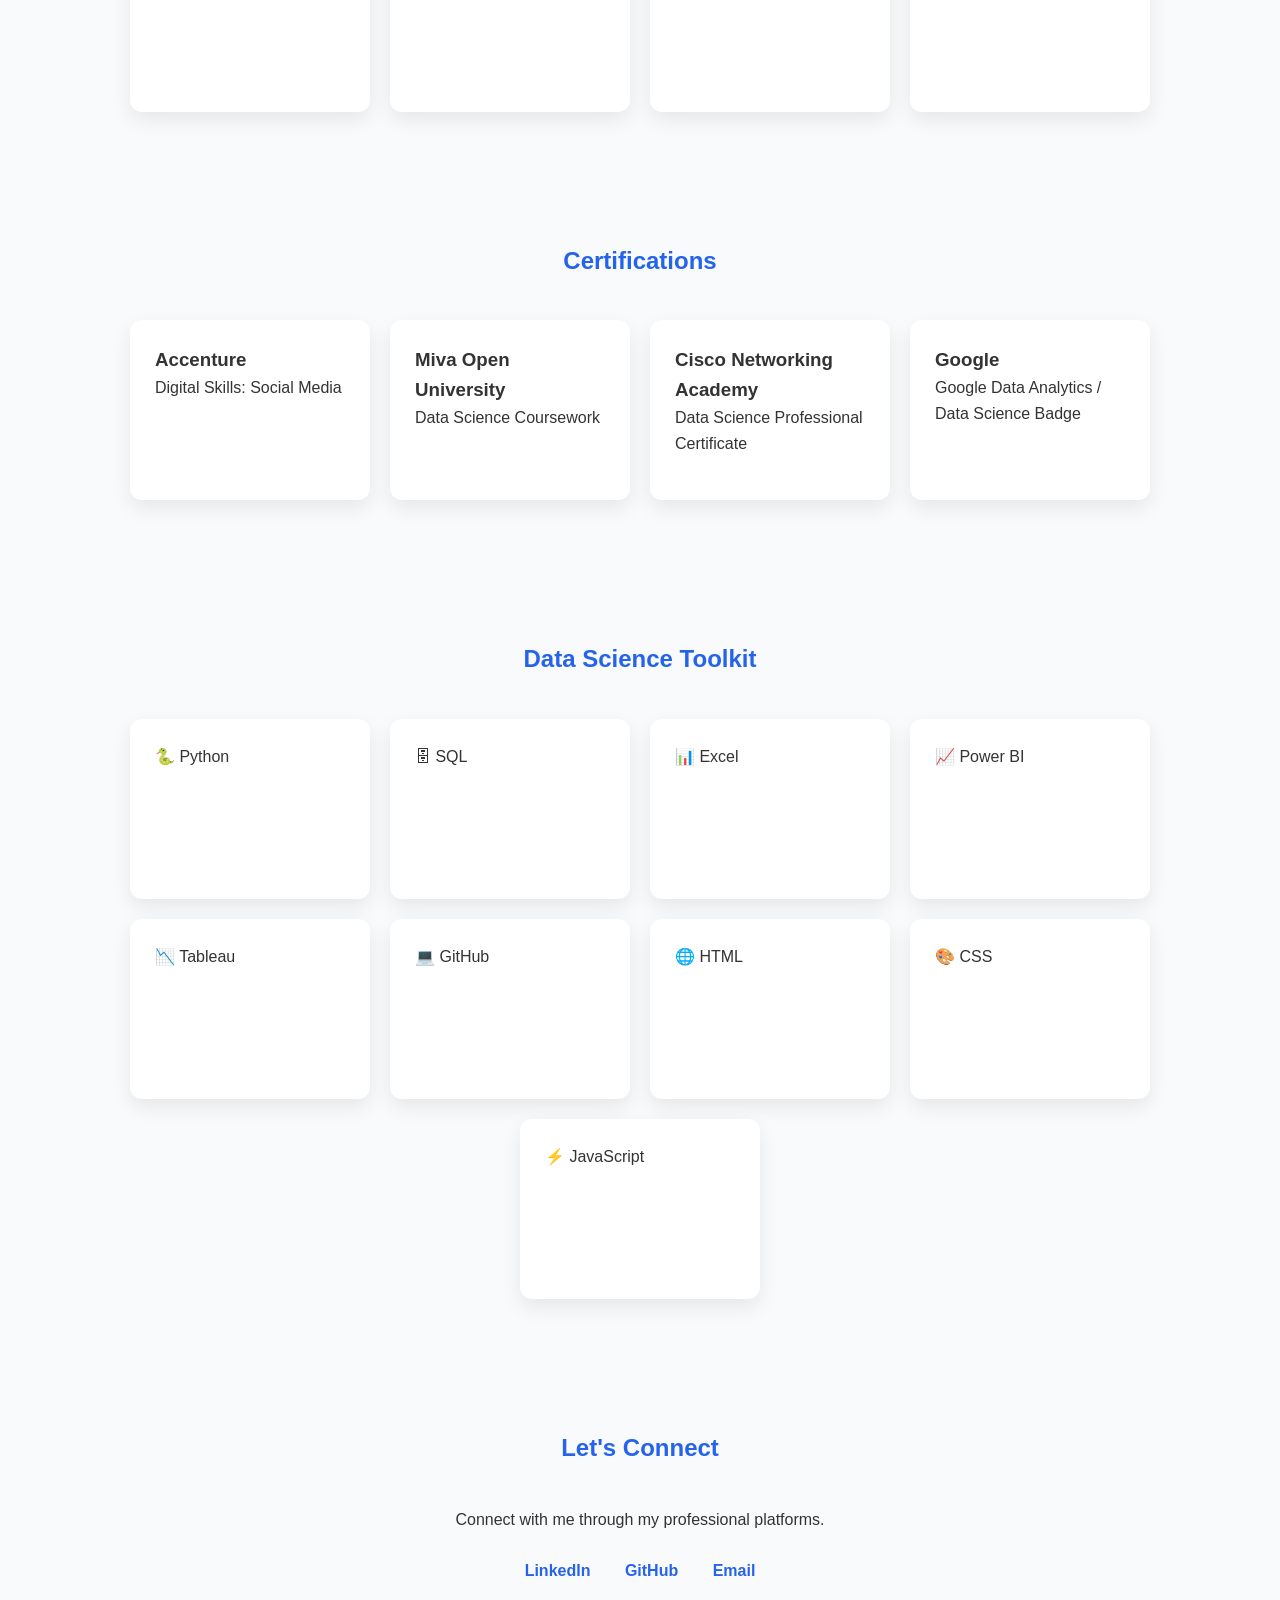
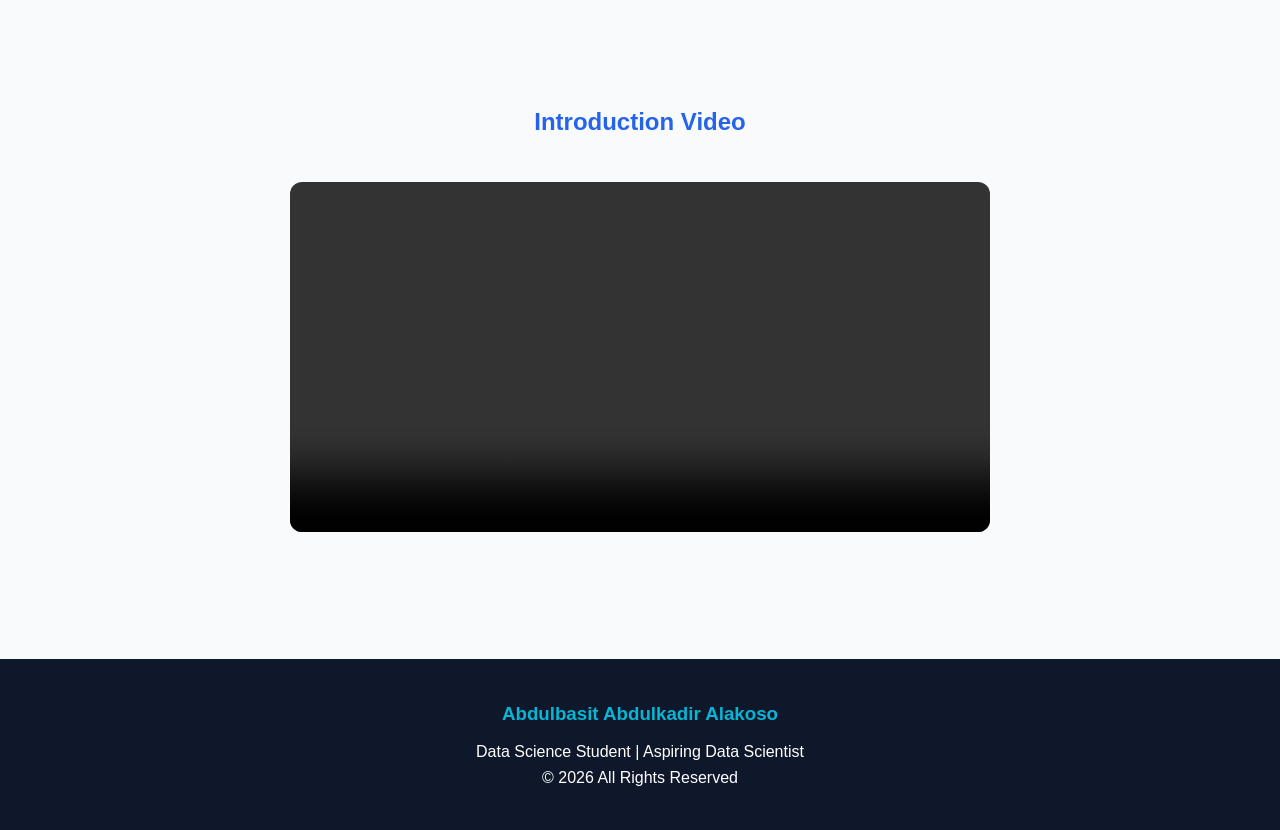
==== commit 1c74a5a3: "Add files via upload" ====
--- a/index.html
+++ b/index.html
@@ -28,7 +28,7 @@
         <main>
             <section class="hero">
                 <div class="hero-text">
-                    <h1>Good Morning, I'm Abdulbasit Abdulkadir Alakoso</h1>
+                    <h1 id="greeting">Welcome, I'm Abdulbasit Abdulkadir Alakoso</h1>
                     <h2>Aspiring Data Scientist</h2>
                     <p>I am passionate about transforming raw data into valuable insights through Data Analytics, Machine Learning, and Artificial Intelligence.</p>
                     <a href="projects.html" class="btn">View My Projects</a>
--- a/css/style.css
+++ b/css/style.css
@@ -4,44 +4,34 @@
     padding:0;
     box-sizing:border-box;
 }
-
 body{
     font-family:Arial, Helvetica, sans-serif;
     background:#F8FAFC;
     color:#333;
     line-height:1.6;
 }
-
 /* Header */
-
 header{
     background:#0F172A;
     color:white;
     text-align:center;
     padding:25px;
 }
-
 header h1{
     margin-bottom:10px;
 }
-
 nav{
     margin-top:20px;
 }
-
 nav a{
     color:white;
     text-decoration:none;
     font-weight:bold;
 }
-
 nav a:hover{
     color:#06B6D4;
 }
-
-
 /* Hero */
-
 .hero{
     display:flex;
     justify-content:center;
@@ -50,58 +40,46 @@
     padding:60px 10%;
     flex-wrap:wrap;
 }
-
 .hero-image img{
     width:280px;
     border-radius:50%;
     border:5px solid #2563EB;
 }
-
 .hero-text{
     max-width:600px;
 }
-
 .hero-text h2{
     color:#2563EB;
     margin-bottom:20px;
-}
-
+    
+}
 .btn{
-
 display:inline-block;
-
 padding:12px 25px;
-
 background:#2563EB;
-
-color:white;
-
+color:white;
 border-radius:6px;
-
 text-decoration:none;
-
 transition:.3s;
-
-}
-
+}
 .btn:hover{
-
 background:#0F172A;
-
 transform:translateY(-3px);
-
 box-shadow:0 8px 15px rgba(0,0,0,.2);
-
-}
-
+}
+.hero h1{
+    color:#111827;
+    transition:0.3s;
+}
+.dark-mode .hero h1{
+    color:#ffffff !important;
+}
 /* Sections */
-
 .overview,
 .skills{
     padding:60px 10%;
     text-align:center;
 }
-
 .cards{
     display:flex;
     justify-content:center;
@@ -109,7 +87,6 @@
     gap:20px;
     margin-top:30px;
 }
-
 .card{
     background:white;
     width:240px;
@@ -119,827 +96,445 @@
     box-shadow:0 8px 20px rgba(0,0,0,.08);
     transition:.3s;
 }
-
 .card:hover{
     transform:translateY(-8px);
 }
-
-
 footer{
     background:#0F172A;
     color:white;
     text-align:center;
     padding:50px 20px;
 }
-
 .footer-content{
     max-width:900px;
     margin:auto;
 }
-
 .footer-content h3{
     color:#06B6D4;
     margin-bottom:15px;
 }
-
 /* Responsive */
-
 @media(max-width:768px){
-
 .hero{
     flex-direction:column;
     text-align:center;
 }
-
 nav a{
     display:block;
-    margin:10px;
-}
-
+   margin:10px;
+}
 .hero-image img{
-    width:220px;
-}
-
-}
-
+ width:220px;
+}
+}
 /* ABOUT PAGE */
-
 .page-title{
-
-text-align:center;
-
+text-align:center;
 padding:50px 20px;
-
-}
-
+}
 .page-title h2{
-
 color:#2563EB;
-
 margin-bottom:10px;
-
-}
-
+}
 .about-container{
-
-display:flex;
-
+display:flex;
 gap:30px;
-
 justify-content:center;
-
 flex-wrap:wrap;
-
 padding:20px 10%;
-
-}
-
+}
 .about-card{
-
 background:white;
-
 padding:30px;
-
 width:450px;
-
 border-radius:10px;
-
 box-shadow:0 0 10px rgba(0,0,0,.15);
-
 transition:.3s;
-
-}
-
+}
 .about-card:hover{
-
 transform:translateY(-8px);
-
-}
-
+}
 .about-card h2{
-
 color:#2563EB;
-
 margin-bottom:15px;
-
-}
-
+}
 .about-card ul{
-
 padding-left:20px;
-
-}
-
+}
 .about-card li{
-
 margin-bottom:10px;
-
-}
-
+}
 .education-table{
-
 padding:50px 10%;
-
-text-align:center;
-
-}
-
+text-align:center;
+}
 table{
-
 width:100%;
-
 border-collapse:collapse;
-
 margin-top:20px;
-
-}
-
+}
 table, th, td{
-
 border:1px solid #ccc;
-
-}
-
+}
 th{
-
 background:#2563EB;
-
-color:white;
-
+color:white;
 padding:15px;
-
-}
-
+}
 td{
 padding:15px;
 background:white;
 }
-
 /* PROJECT PAGE */
-
 .projects-container{
-
-display:flex;
-
+display:flex;
 justify-content:center;
-
 gap:30px;
-
 flex-wrap:wrap;
-
 padding:50px 10%;
-
-}
-
+}
 .project-card{
-
 background:white;
-
 width:350px;
-
 border-radius:12px;
-
 overflow:hidden;
-
 box-shadow:0 0 15px rgba(0,0,0,.15);
-
 transition:.3s;
-
-}
-
+}
 .project-card:hover{
-
 transform:translateY(-10px);
-
-}
-
+}
 .project-card img{
-
 width:100%;
-
 height:220px;
-
 object-fit:cover;
-
-}
-
+}
 .project-card h3{
-
 padding:20px 20px 10px;
-
 color:#2563EB;
-
-}
-
+}
 .project-card p{
-
 padding:0 20px 20px;
-
-}
-
+}
 .project-card .btn{
-
 margin:0 20px 20px;
-
 display:inline-block;
-
-}
-
+}
 /* ==========================
    ACADEMIC PLANNER
 ========================== */
-
 .planner{
-
 max-width:700px;
-
 margin:40px auto;
-
 padding:20px;
-
-}
-
+}
 .planner input{
-
 width:70%;
-
 padding:12px;
-
 font-size:16px;
-
 border:1px solid #ccc;
-
 border-radius:5px;
-
-}
-
+}
 .planner button{
-
 padding:12px 18px;
-
 background:#2563EB;
-
-color:white;
-
+color:white;
 border:none;
-
 border-radius:5px;
-
 cursor:pointer;
-
 margin-left:10px;
-
-}
-
+}
 .planner button:hover{
-
 background:#0F172A;
-
-}
-
+}
 #taskList{
-
 list-style:none;
-
 margin-top:30px;
-
 padding:0;
-
-}
-
+}
 #taskList li{
-
-display:flex;
-
+display:flex;
 justify-content:space-between;
-
 align-items:center;
-
 padding:15px;
-
 margin-bottom:15px;
-
 background:white;
-
 border-radius:8px;
-
 box-shadow:0 0 10px rgba(0,0,0,.15);
-
-}
-
+}
 .completed{
-
 text-decoration:line-through;
-
 color:gray;
-
 }
 #taskList button{
 margin-left:10px;
 }
-
-
 /* ==========================
    CONTACT PAGE
 ========================== */
-
 .contact-section{
-
 max-width:700px;
-
 margin:40px auto;
-
 padding:30px;
-
 background:white;
-
 border-radius:10px;
-
 box-shadow:0 0 10px rgba(0,0,0,.15);
-
-}
-
-.contact-section label{
-
+}
+.contact-section label {
 display:block;
-
 margin-top:20px;
-
 font-weight:bold;
-
-}
-
+}
 .contact-section input,
-
 .contact-section textarea{
-
 width:100%;
-
 padding:12px;
-
 margin-top:8px;
-
 border:1px solid #ccc;
-
 border-radius:5px;
-
 font-size:16px;
-
-}
-
+}
 .contact-section button{
-
 margin-top:25px;
-
 background:#2563EB;
-
-color:white;
-
+color:white;
 padding:14px 20px;
-
 border:none;
-
 border-radius:5px;
-
 cursor:pointer;
-
 font-size:16px;
-
-}
-
+}
 .contact-section button:hover{
 background:#0F172A;
 }
-
 /* ========= NAVBAR ========= */
-
 .navbar{
-
-display:flex;
-
+display:flex;
 justify-content:space-between;
-
 align-items:center;
-
 padding:20px 10%;
-
 background:#0F172A;
-
 position:sticky;
-
 top:0;
-
 z-index:1000;
-
-}
-
+}
 .logo h2{
-
-color:white;
-
-}
-
+color:white;
+}
 .nav-links{
-
-display:flex;
-
+display:flex;
 list-style:none;
-
-}
-
+}
 .nav-links li{
-
 margin-left:25px;
-
-}
-
+}
 .nav-links a{
-
-color:white;
-
+color:white;
 text-decoration:none;
-
 font-weight:bold;
-
 transition:.3s;
-
-}
-
+}
 .nav-links a:hover{
-
 color:#06B6D4;
-
-}
-
+}
 /* ========= HERO ========= */
-
 .hero{
-
 min-height:80vh;
-
-display:flex;
-
+display:flex;
 justify-content:space-between;
-
+padding:60px 10%;
+}
+.hero h1{
+font-size:48px;
+color:#0F172A;
+}
+.hero h2{
+margin-top:10px;
+color:#2563EB;
+text-align:left;
+}
+.hero p{
+margin:20px 0;
+font-size:18px;
+}
+.secondary{
+background:#06B6D4;
+margin-left:10px;
+}
+/* ========= STATS ========= */
+.stats{
+display:flex;
+justify-content:center;
+gap:30px;
+flex-wrap:wrap;
+padding:50px;
+background:#E2E8F0;
+}
+.stat-card{
+background:white;
+padding:30px;
+width:220px;
+text-align:center;
+border-radius:10px;
+box-shadow:0 0 10px rgba(0,0,0,.1);
+}
+.stat-card h2{
+font-size:40px;
+color:#2563EB;
+}
+/* ========= SOCIAL ========= */
+.social{
+text-align:center;
+padding:60px 20px;
+}
+.social-links{
+margin-top:25px;
+}
+.social-links a{
+margin:15px;
+text-decoration:none;
+font-weight:bold;
+color:#2563EB;
+}
+.social-links a:hover{
+color:#0F172A;
+}
+@media(max-width:768px){
+.navbar{
+flex-direction:column;
+}
+.nav-links{
+flex-direction:column;
+margin-top:20px;
+}
+.nav-links li{
+margin:10px 0;
+}
+.hero{
+flex-direction:column-reverse;
+text-align:center;
+}
+.hero h1{
+font-size:35px;
+}
+.stats{
+flex-direction:column;
 align-items:center;
-
-padding:60px 10%;
-
-}
-
-.hero h1{
-
-font-size:48px;
-
-color:#0F172A;
-
-}
-
-.hero h2{
-
-margin-top:10px;
-
-color:#2563EB;
-
-}
-
-.hero p{
-
-margin:20px 0;
-
-font-size:18px;
-
-}
-
-.secondary{
-
-background:#06B6D4;
-
-margin-left:10px;
-
-}
-
-/* ========= STATS ========= */
-
-.stats{
-
-display:flex;
-
-justify-content:center;
-
-gap:30px;
-
-flex-wrap:wrap;
-
-padding:50px;
-
-background:#E2E8F0;
-
-}
-
-.stat-card{
-
-background:white;
-
-padding:30px;
-
-width:220px;
-
-text-align:center;
-
-border-radius:10px;
-
-box-shadow:0 0 10px rgba(0,0,0,.1);
-
-}
-
-.stat-card h2{
-
-font-size:40px;
-
-color:#2563EB;
-
-}
-
-/* ========= SOCIAL ========= */
-
-.social{
-
-text-align:center;
-
+}
+}
+html{
+scroll-behavior:smooth;
+}
+@keyframes fadeIn{
+from{
+opacity:0;
+transform:translateY(30px);
+}
+to{
+opacity:1;
+transform:translateY(0);
+}
+}
+section{
+animation:fadeIn .8s ease-in;
+}
+footer{
+background:#0F172A;
+color:white;
+padding:40px;
+text-align:center;
+margin-top:60px;
+}
+.footer-content h3{
+margin-bottom:10px;
+color:#06B6D4;
+}
+.intro-video{
+text-align:center;
 padding:60px 20px;
-
-}
-
-.social-links{
-
-margin-top:25px;
-
-}
-
-.social-links a{
-
-margin:15px;
-
-text-decoration:none;
-
-font-weight:bold;
-
-color:#2563EB;
-
-}
-
-.social-links a:hover{
-
-color:#0F172A;
-
-}
-
-@media(max-width:768px){
-
-.navbar{
-
-flex-direction:column;
-
-}
-
-.nav-links{
-
-flex-direction:column;
-
-margin-top:20px;
-
-}
-
-.nav-links li{
-
-margin:10px 0;
-
-}
-
-.hero{
-
-flex-direction:column-reverse;
-
-text-align:center;
-
-}
-
-.hero h1{
-
-font-size:35px;
-
-}
-
-.stats{
-
-flex-direction:column;
-
-align-items:center;
-
-}
-
-}
-
-html{
-
-scroll-behavior:smooth;
-
-}
-
-@keyframes fadeIn{
-
-from{
-
-opacity:0;
-
-transform:translateY(30px);
-
-}
-
-to{
-
-opacity:1;
-
-transform:translateY(0);
-
-}
-
-}
-
-section{
-
-animation:fadeIn .8s ease-in;
-
-}
-
-footer{
-
-background:#0F172A;
-
-color:white;
-
-padding:40px;
-
-text-align:center;
-
-margin-top:60px;
-
-}
-
-.footer-content h3{
-
-margin-bottom:10px;
-
-color:#06B6D4;
-
-}
-
+}
 .intro-video{
-
-text-align:center;
-
-padding:60px 20px;
-
-}
-
-.intro-video{
     text-align:center;
     padding:60px 20px;
 }
-
 .intro-video video{
     width:100%;
     max-width:700px;
     border-radius:12px;
 }
-
 .dark-mode{
-
 background:#111827;
-
-color:white;
-
-}
-
+color:white;
+}
 .dark-mode{
-
 background:#111827;
-
-color:white;
-
-}
-
+color:white;
+}
 .dark-mode .card{
-
 background:#1F2937;
-
-color:white;
-
-}
-
+color:white;
+}
 .dark-mode header{
-
 background:black;
-
-}
-
+}
 .dark-mode footer{
-
 background:black;
-
-}
-
-
+}
 #topBtn{
-
 position:fixed;
-
 bottom:20px;
-
 right:20px;
-
 padding:15px;
-
 background:#2563EB;
-
-color:white;
-
+color:white;
 border:none;
-
 border-radius:50%;
-
 cursor:pointer;
-
 display:none;
-
-}
-
+}
 #topBtn:hover{
-
 background:#0F172A;
-
-}
-
+}
 section{
     padding:70px 10%;
 }
-
 section h2{
     text-align:center;
     color:#2563EB;
     margin-bottom:40px;
 }
-
 @media (max-width:768px){
-
 .hero{
     flex-direction:column-reverse;
     text-align:center;
 }
-
 .cards{
     flex-direction:column;
     align-items:center;
 }
-
 .card{
     width:90%;
 }
-
 .navbar{
     flex-direction:column;
 }
-
 .nav-links{
     flex-direction:column;
     align-items:center;
 }
-
 .nav-links li{
     margin:10px 0;
 }
-
 .hero h1{
     font-size:2rem;
 }
-
 .hero-image img{
     width:220px;
 }
-
 .btn{
     display:block;
     margin:15px auto;
     width:220px;
     text-align:center;
 }
-
-}
-
-#greeting{
-    color:#2563EB;
-    font-size:3rem;
-    margin-bottom:20px;
-    animation:fadeIn 1s ease-in-out;
 }
